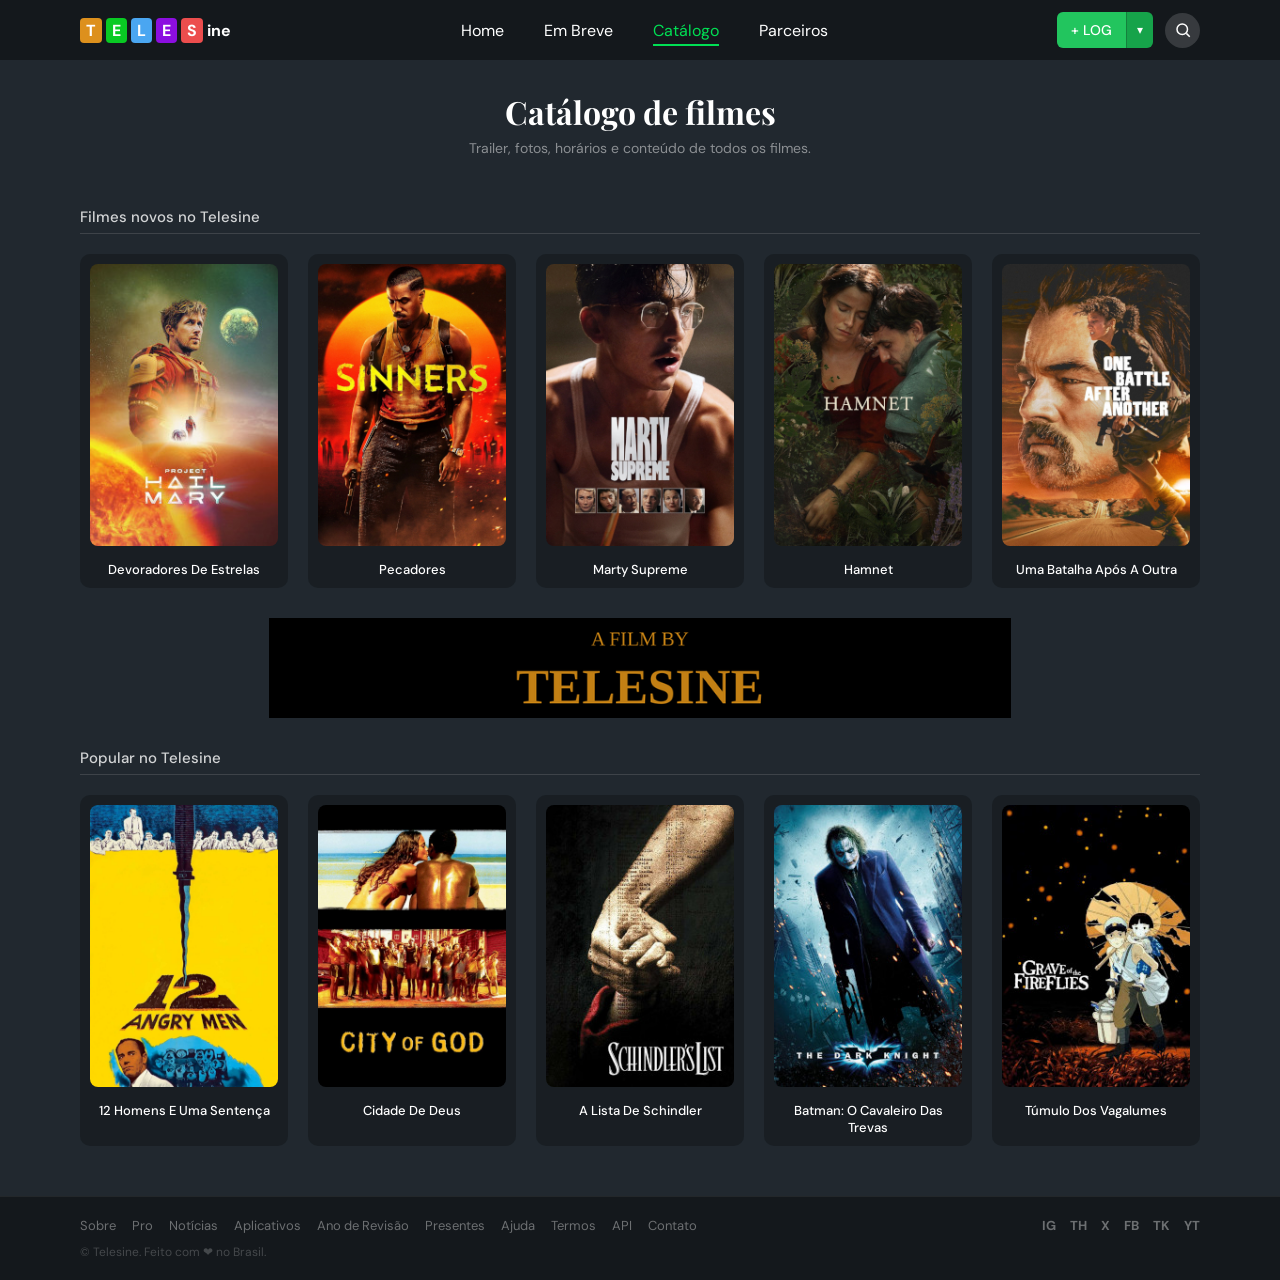
==== index.html @ a470610b "Add files via upload" ====
<!DOCTYPE html>
<html lang="pt-BR">
<head>
  <meta charset="UTF-8">
  <title>Telesine</title>
  <link rel="stylesheet" href="styles.css">
  <link rel="icon" type="image/png" href="favicon/favicon.png">
  <link href="https://fonts.googleapis.com/css2?family=Playfair+Display:wght@700&family=DM+Sans:wght@400;500;700&display=swap" rel="stylesheet">
</head>
<body>

  <!-- NAVBAR -->
  <nav class="navbar">
    <div class="wrapper navbar-inner">

      <div class="logo">
        <span class="icon" style="background: #dd901d;">T</span>
        <span class="icon" style="background: #09ca23;">E</span>
        <span class="icon" style="background: #4aa6f1;">L</span>
        <span class="icon" style="background: #8c0ee0;">E</span>
        <span class="icon" style="background: #ec4d4d;">S</span>
        ine
      </div>

      <ul class="menu">
        <li>Home</li>
        <li>Em Breve</li>
        <li class="active">Catálogo</li>
        <li>Parceiros</li>
      </ul>

      <div class="nav-right">
        <div class="buttonlog">
          <button class="buttonmain">+ LOG</button>
          <button class="buttonarrow">▾</button>
        </div>
        <div class="search">
          <svg viewBox="0 0 24 24" class="search-icon">
            <circle cx="11" cy="11" r="7"></circle>
            <line x1="16.5" y1="16.5" x2="21" y2="21"></line>
          </svg>
        </div>
      </div>

    </div>
  </nav>

  <!-- TÍTULO -->
  <header class="header">
    <div class="wrapper">
      <h1>Catálogo de filmes</h1>
      <p>Trailer, fotos, horários e conteúdo de todos os filmes.</p>
    </div>
  </header>

  <!-- FILMES NOVOS -->
  <section class="secao">
    <div class="wrapper">
      <p class="secao-titulo">Filmes novos no Telesine</p>
      <hr>
      <div class="grid">
        <div class="card">
          <img src="img/filme1.jpg">
          <h3>Devoradores De Estrelas</h3>
        </div>
        <div class="card">
          <img src="img/filme2.jpg">
          <h3>Pecadores</h3>
        </div>
        <div class="card">
          <img src="img/filme3.jpg">
          <h3>Marty Supreme</h3>
        </div>
        <div class="card">
          <img src="img/filme4.jpg">
          <h3>Hamnet</h3>
        </div>
        <div class="card">
          <img src="img/filme5.jpg">
          <h3>Uma Batalha Após A Outra</h3>
        </div>
      </div>
    </div>
  </section>

  <!-- BANNER -->
  <div class="banner">
    <img src="img/banner3.jpg" alt="banner">
  </div>

  <!-- POPULARES -->
  <section class="secao">
    <div class="wrapper">
      <p class="secao-titulo">Popular no Telesine</p>
      <hr>
      <div class="grid">
        <div class="card">
          <img src="img/filme6.png">
          <h3>12 Homens E Uma Sentença</h3>
        </div>
        <div class="card">
          <img src="img/filme7.jpg">
          <h3>Cidade De Deus</h3>
        </div>
        <div class="card">
          <img src="img/filme8.jpg">
          <h3>A Lista De Schindler</h3>
        </div>
        <div class="card">
          <img src="img/filme9.jpg">
          <h3>Batman: O Cavaleiro Das Trevas</h3>
        </div>
        <div class="card">
          <img src="img/filme10.jpg">
          <h3>Túmulo Dos Vagalumes</h3>
        </div>
      </div>
    </div>
  </section>

  <!-- FOOTER -->
  <footer>
    <div class="wrapper footer-inner">
      <nav class="footer-links">
        <a href="#">Sobre</a>
        <a href="#">Pro</a>
        <a href="#">Notícias</a>
        <a href="#">Aplicativos</a>
        <a href="#">Ano de Revisão</a>
        <a href="#">Presentes</a>
        <a href="#">Ajuda</a>
        <a href="#">Termos</a>
        <a href="#">API</a>
        <a href="#">Contato</a>
      </nav>
      <div class="footer-socials">
        <a href="#">IG</a>
        <a href="#">TH</a>
        <a href="#">X</a>
        <a href="#">FB</a>
        <a href="#">TK</a>
        <a href="#">YT</a>
      </div>
    </div>
    <div class="wrapper footer-copy">
      <p>© Telesine. Feito com ❤ no Brasil.</p>
    </div>
  </footer>

</body>
</html>
---- styles.css ----
/* ================================
   RESET
================================ */
* {
  margin: 0;
  padding: 0;
  box-sizing: border-box;
}

/* ================================
   BASE
================================ */
body {
  background: #21282F;
  color: white;
  font-family: 'DM Sans', Arial, sans-serif;
}

h1 {
  font-family: 'Playfair Display', serif;
}

/* ================================
   WRAPPER
================================ */
.wrapper {
  max-width: 1200px;
  margin: 0 auto;
  padding: 0 40px;
}

/* ================================
   NAVBAR
================================ */
.navbar {
  background: #14181c;
  color: white;
}

.navbar-inner {
  display: flex;
  align-items: center;
  justify-content: space-between;
  height: 60px;
}

.logo {
  font-weight: bold;
  white-space: nowrap;
}

.logo .icon {
  color: #ffffff;
  padding: 2px 6px;
  border-radius: 4px;
}

.menu {
  list-style: none;
  display: flex;
  gap: 40px;
}

.menu li {
  cursor: pointer;
  position: relative;
}

.menu .active {
  color: #00E054;
}

.menu .active::after {
  content: "";
  position: absolute;
  bottom: -5px;
  left: 0;
  width: 100%;
  height: 2px;
  background: #00E054;
}

.nav-right {
  display: flex;
  align-items: center;
  gap: 12px;
}

/* ================================
   BOTÃO LOG
================================ */
.buttonlog {
  display: inline-flex;
  align-items: stretch;
  border-radius: 6px;
  overflow: hidden;
}

.buttonmain {
  background: #22c55e;
  color: #fff;
  border: none;
  padding: 0 14px;
  height: 36px;
  font-size: 14px;
  font-weight: 500;
  cursor: pointer;
  font-family: 'DM Sans', sans-serif;
}

.buttonarrow {
  background: #16a34a;
  color: #fff;
  border: none;
  border-left: 1px solid #15803d;
  padding: 0 10px;
  font-size: 12px;
  cursor: pointer;
}

/* ================================
   SEARCH
================================ */
.search {
  width: 35px;
  height: 35px;
  border-radius: 50%;
  background: rgba(255, 255, 255, 0.15);
  display: flex;
  align-items: center;
  justify-content: center;
  cursor: pointer;
  transition: 0.3s;
}

.search:hover {
  background: rgba(255, 255, 255, 0.3);
}

.search-icon {
  width: 18px;
  height: 18px;
  stroke: white;
  stroke-width: 2;
  fill: none;
}

/* ================================
   HEADER
================================ */
.header {
  background: #21282F;
  padding: 30px 0 20px;
  text-align: center;
}

.header h1 {
  font-size: 2rem;
  margin-bottom: 6px;
}

.header p {
  color: #ffffff7a;
  font-size: 14px;
}

/* ================================
   SEÇÕES
================================ */
.secao {
  padding: 30px 0;
}

.secao-titulo {
  font-size: 15px;
  font-weight: 500;
  color: #ffffffcc;
  margin-bottom: 6px;
}

hr {
  border: none;
  border-top: 1px solid #9ea0a13a;
  margin-bottom: 20px;
}

/* ================================
   GRID
================================ */
.grid {
  display: grid;
  grid-template-columns: repeat(auto-fill, minmax(180px, 1fr));
  gap: 20px;
}

/* ================================
   CARDS
================================ */
.card {
  background: #14181c96;
  padding: 10px;
  border-radius: 10px;
  text-align: center;
  color: white;
}

.card img {
  width: 100%;
  border-radius: 8px;
}

.card h3 {
  margin-top: 10px;
  font-size: 13px;
  font-weight: 500;
  font-family: 'DM Sans', sans-serif;
}

/* ================================
   BANNER
================================ */
.banner {
  width: 100%;
  height: 100px;
  text-align: center;
}

.banner img {
  width: 58%;
  height: 100%;
  object-fit: cover;
  object-position: center;
}

/* ================================
   FOOTER
================================ */
footer {
  background: #14181c;
  padding: 20px 0;
  border-top: 1px solid #ffffff10;
  margin-top: 20px;
}

.footer-inner {
  display: flex;
  align-items: center;
  justify-content: space-between;
  flex-wrap: wrap;
  gap: 12px;
}

.footer-links {
  display: flex;
  flex-wrap: wrap;
  gap: 6px 16px;
}

.footer-links a {
  color: #ffffff60;
  text-decoration: none;
  font-size: 13px;
}

.footer-links a:hover {
  color: #fff;
}

.footer-socials {
  display: flex;
  gap: 14px;
}

.footer-socials a {
  color: #ffffff60;
  text-decoration: none;
  font-size: 13px;
  font-weight: bold;
}

.footer-socials a:hover {
  color: #fff;
}

.footer-copy {
  margin-top: 10px;
}

.footer-copy p {
  font-size: 12px;
  color: #ffffff35;
}
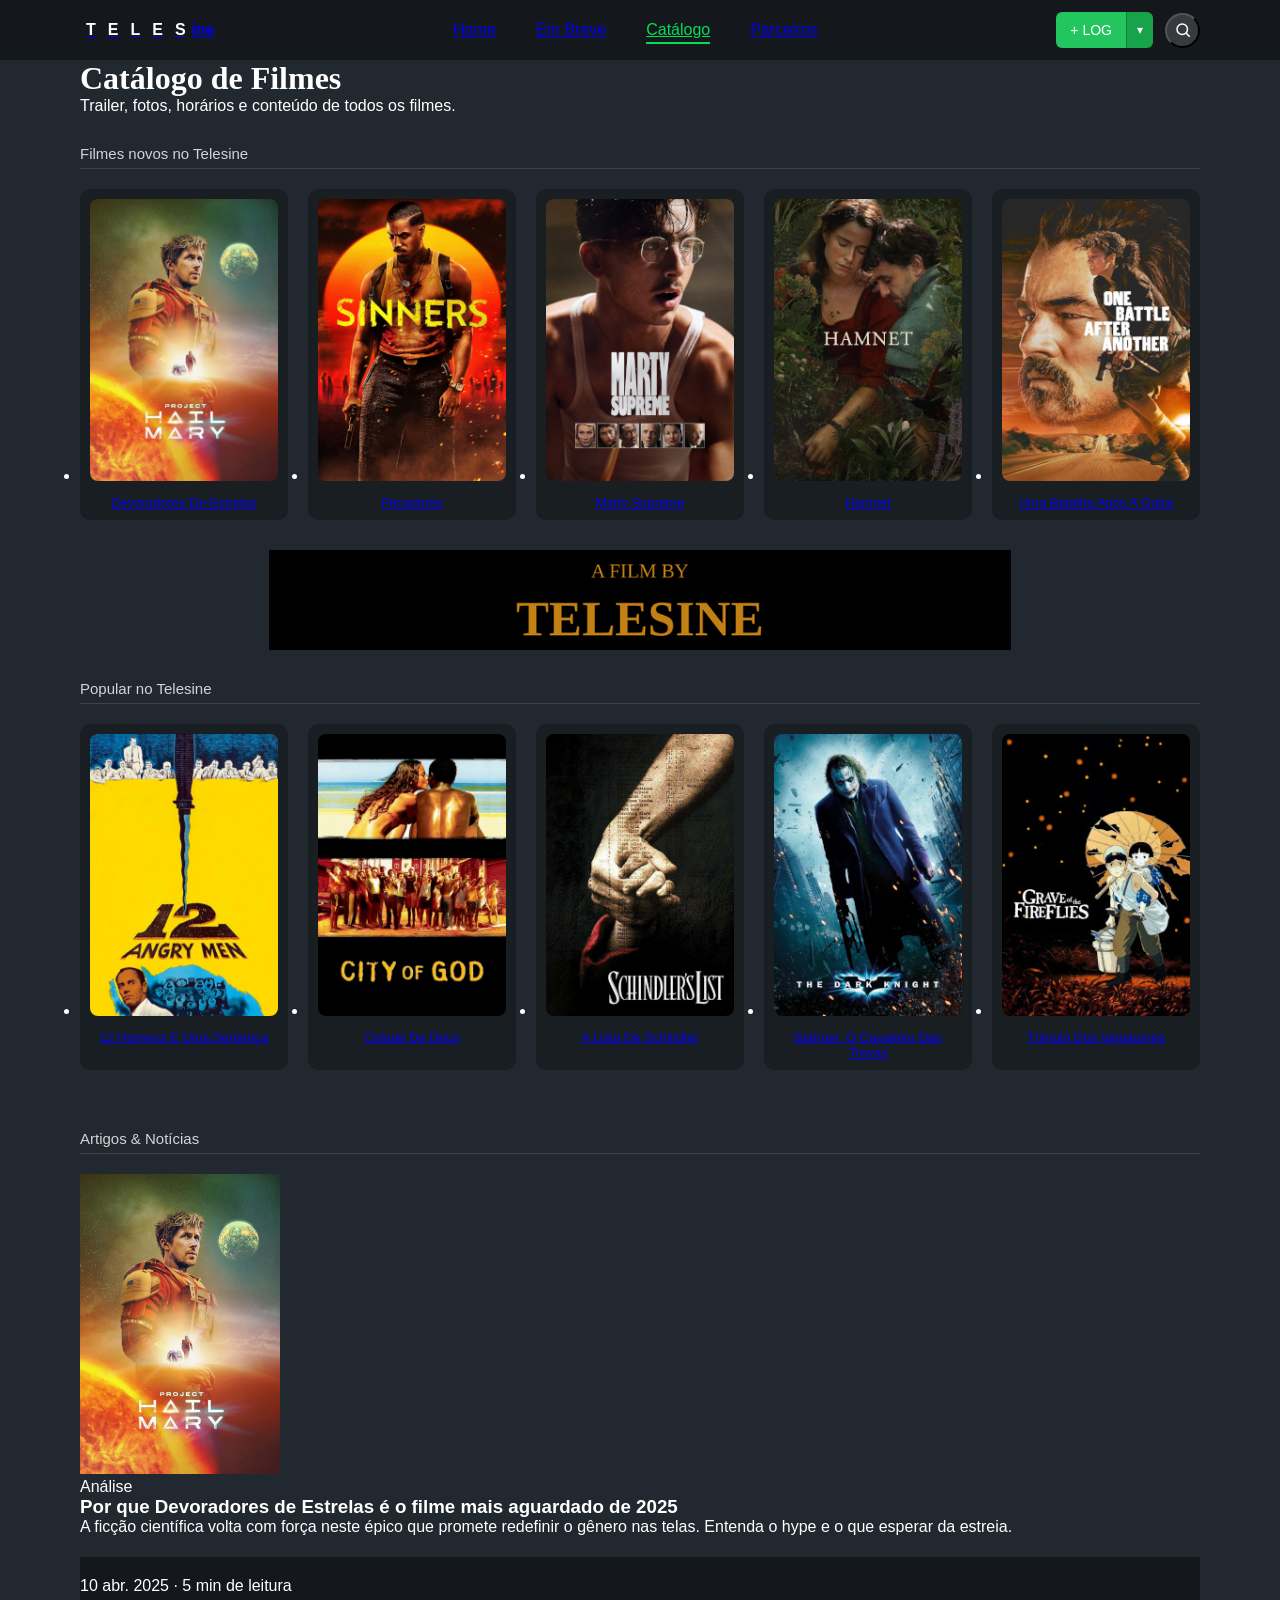
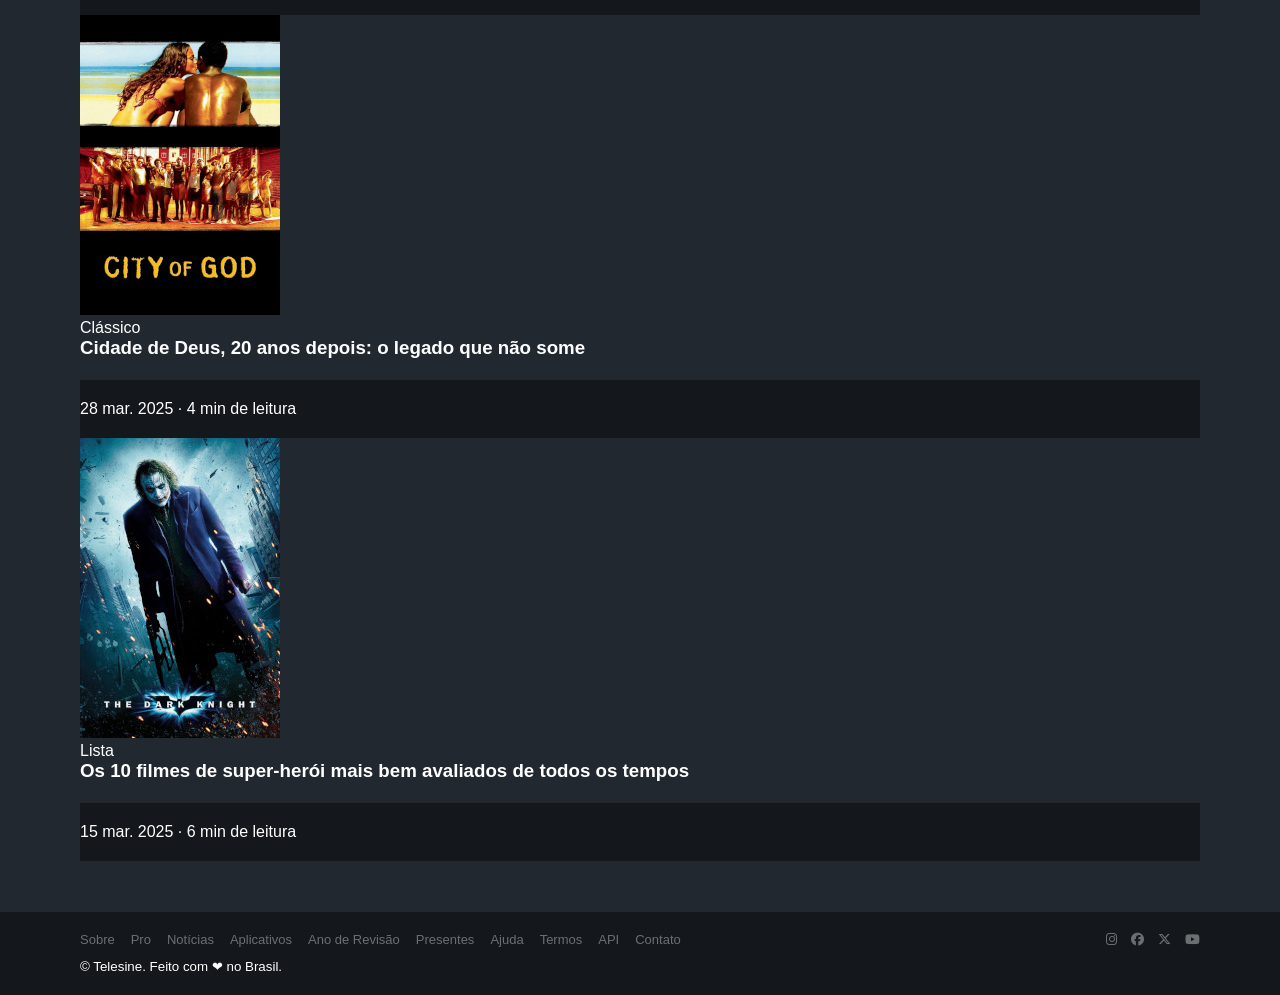
==== commit 7236bfbf: "Update index.html" ====
--- a/index.html
+++ b/index.html
@@ -2,150 +2,139 @@
 <html lang="pt-BR">
 <head>
   <meta charset="UTF-8">
-  <title>Telesine</title>
+  <meta name="viewport" content="width=device-width, initial-scale=1.0">
+  <meta name="description" content="Telesine — Catálogo de filmes com trailers, fotos, horários e conteúdo.">
+  <title>Telesine — Catálogo</title>
   <link rel="stylesheet" href="styles.css">
   <link rel="icon" type="image/png" href="favicon/favicon.png">
-  <link href="https://fonts.googleapis.com/css2?family=Playfair+Display:wght@700&family=DM+Sans:wght@400;500;700&display=swap" rel="stylesheet">
+  <link rel="preconnect" href="https://fonts.googleapis.com">
+  <link rel="preconnect" href="https://fonts.gstatic.com" crossorigin>
+  <link href="https://fonts.googleapis.com/css2?family=Coiny&family=Poppins:wght@400;500;700&family=Inter:wght@600;700&display=swap" rel="stylesheet">
+  <link rel="stylesheet" href="https://cdnjs.cloudflare.com/ajax/libs/font-awesome/6.5.0/css/all.min.css">
+
 </head>
 <body>
 
-  <!-- NAVBAR -->
-  <nav class="navbar">
+  <nav class="navbar" aria-label="Navegação principal">
     <div class="wrapper navbar-inner">
-
-      <div class="logo">
-        <span class="icon" style="background: #dd901d;">T</span>
-        <span class="icon" style="background: #09ca23;">E</span>
-        <span class="icon" style="background: #4aa6f1;">L</span>
-        <span class="icon" style="background: #8c0ee0;">E</span>
-        <span class="icon" style="background: #ec4d4d;">S</span>
-        ine
-      </div>
-
-      <ul class="menu">
-        <li>Home</li>
-        <li>Em Breve</li>
-        <li class="active">Catálogo</li>
-        <li>Parceiros</li>
+      <a class="logo" href="/" aria-label="Telesine — página inicial">
+        <span class="icon" style="--c:#dd901d">T</span><span class="icon" style="--c:#09ca23">E</span><span class="icon" style="--c:#4aa6f1">L</span><span class="icon" style="--c:#8c0ee0">E</span><span class="icon" style="--c:#ec4d4d">S</span>ine
+      </a>
+      <ul class="menu" role="list">
+        <li><a href="#">Home</a></li>
+        <li><a href="#">Em Breve</a></li>
+        <li><a href="#" class="active" aria-current="page">Catálogo</a></li>
+        <li><a href="#">Parceiros</a></li>
       </ul>
-
       <div class="nav-right">
         <div class="buttonlog">
-          <button class="buttonmain">+ LOG</button>
-          <button class="buttonarrow">▾</button>
+          <button class="buttonmain" type="button">+ LOG</button>
+          <button class="buttonarrow" type="button" aria-label="Mais opções">▾</button>
         </div>
-        <div class="search">
-          <svg viewBox="0 0 24 24" class="search-icon">
-            <circle cx="11" cy="11" r="7"></circle>
-            <line x1="16.5" y1="16.5" x2="21" y2="21"></line>
+        <button class="search" type="button" aria-label="Buscar filmes">
+          <svg viewBox="0 0 24 24" class="search-icon" aria-hidden="true">
+            <circle cx="11" cy="11" r="7"/><line x1="16.5" y1="16.5" x2="21" y2="21"/>
           </svg>
-        </div>
+        </button>
       </div>
-
     </div>
   </nav>
 
-  <!-- TÍTULO -->
-  <header class="header">
+  <header class="page-header">
     <div class="wrapper">
-      <h1>Catálogo de filmes</h1>
+      <h1>Catálogo de Filmes</h1>
       <p>Trailer, fotos, horários e conteúdo de todos os filmes.</p>
     </div>
   </header>
 
-  <!-- FILMES NOVOS -->
-  <section class="secao">
-    <div class="wrapper">
-      <p class="secao-titulo">Filmes novos no Telesine</p>
-      <hr>
-      <div class="grid">
-        <div class="card">
-          <img src="img/filme1.jpg">
-          <h3>Devoradores De Estrelas</h3>
-        </div>
-        <div class="card">
-          <img src="img/filme2.jpg">
-          <h3>Pecadores</h3>
-        </div>
-        <div class="card">
-          <img src="img/filme3.jpg">
-          <h3>Marty Supreme</h3>
-        </div>
-        <div class="card">
-          <img src="img/filme4.jpg">
-          <h3>Hamnet</h3>
-        </div>
-        <div class="card">
-          <img src="img/filme5.jpg">
-          <h3>Uma Batalha Após A Outra</h3>
+  <main>
+
+    <section class="secao" aria-labelledby="titulo-novos">
+      <div class="wrapper">
+        <h2 class="secao-titulo" id="titulo-novos">Filmes novos no Telesine</h2>
+        <hr>
+        <ul class="grid" role="list">
+          <li class="card"><a href="#"><img src="img/filme1.jpg" alt="Pôster de Devoradores de Estrelas"><h3>Devoradores De Estrelas</h3></a></li>
+          <li class="card"><a href="#"><img src="img/filme2.jpg" alt="Pôster de Pecadores"><h3>Pecadores</h3></a></li>
+          <li class="card"><a href="#"><img src="img/filme3.jpg" alt="Pôster de Marty Supreme"><h3>Marty Supreme</h3></a></li>
+          <li class="card"><a href="#"><img src="img/filme4.jpg" alt="Pôster de Hamnet"><h3>Hamnet</h3></a></li>
+          <li class="card"><a href="#"><img src="img/filme5.jpg" alt="Pôster de Uma Batalha Após a Outra"><h3>Uma Batalha Após A Outra</h3></a></li>
+        </ul>
+      </div>
+    </section>
+
+    <figure class="banner" aria-hidden="true">
+      <img src="img/banner3.jpg" alt="">
+    </figure>
+
+    <section class="secao" aria-labelledby="titulo-populares">
+      <div class="wrapper">
+        <h2 class="secao-titulo" id="titulo-populares">Popular no Telesine</h2>
+        <hr>
+        <ul class="grid" role="list">
+          <li class="card"><a href="#"><img src="img/filme6.png" alt="Pôster de 12 Homens e Uma Sentença"><h3>12 Homens E Uma Sentença</h3></a></li>
+          <li class="card"><a href="#"><img src="img/filme7.jpg" alt="Pôster de Cidade de Deus"><h3>Cidade De Deus</h3></a></li>
+          <li class="card"><a href="#"><img src="img/filme8.jpg" alt="Pôster de A Lista de Schindler"><h3>A Lista De Schindler</h3></a></li>
+          <li class="card"><a href="#"><img src="img/filme9.jpg" alt="Pôster de Batman: O Cavaleiro das Trevas"><h3>Batman: O Cavaleiro Das Trevas</h3></a></li>
+          <li class="card"><a href="#"><img src="img/filme10.jpg" alt="Pôster de Túmulo dos Vagalumes"><h3>Túmulo Dos Vagalumes</h3></a></li>
+        </ul>
+      </div>
+    </section>
+
+    <section class="secao" aria-labelledby="titulo-artigos">
+      <div class="wrapper">
+        <h2 class="secao-titulo" id="titulo-artigos">Artigos &amp; Notícias</h2>
+        <hr>
+        <div class="artigos-grid">
+          <article class="artigo artigo--destaque">
+            <img src="img/filme1.jpg" alt="Cena de Devoradores de Estrelas">
+            <div class="artigo-corpo">
+              <span class="artigo-tag">Análise</span>
+              <h3 class="artigo-titulo">Por que Devoradores de Estrelas é o filme mais aguardado de 2025</h3>
+              <p class="artigo-resumo">A ficção científica volta com força neste épico que promete redefinir o gênero nas telas. Entenda o hype e o que esperar da estreia.</p>
+              <footer class="artigo-meta"><time datetime="2025-04-10">10 abr. 2025</time> · <span>5 min de leitura</span></footer>
+            </div>
+          </article>
+          <article class="artigo">
+            <img src="img/filme7.jpg" alt="Cena de Cidade de Deus">
+            <div class="artigo-corpo">
+              <span class="artigo-tag">Clássico</span>
+              <h3 class="artigo-titulo">Cidade de Deus, 20 anos depois: o legado que não some</h3>
+              <footer class="artigo-meta"><time datetime="2025-03-28">28 mar. 2025</time> · <span>4 min de leitura</span></footer>
+            </div>
+          </article>
+          <article class="artigo">
+            <img src="img/filme9.jpg" alt="Cena de Batman: O Cavaleiro das Trevas">
+            <div class="artigo-corpo">
+              <span class="artigo-tag">Lista</span>
+              <h3 class="artigo-titulo">Os 10 filmes de super-herói mais bem avaliados de todos os tempos</h3>
+              <footer class="artigo-meta"><time datetime="2025-03-15">15 mar. 2025</time> · <span>6 min de leitura</span></footer>
+            </div>
+          </article>
         </div>
       </div>
-    </div>
-  </section>
+    </section>
 
-  <!-- BANNER -->
-  <div class="banner">
-    <img src="img/banner3.jpg" alt="banner">
-  </div>
+  </main>
 
-  <!-- POPULARES -->
-  <section class="secao">
-    <div class="wrapper">
-      <p class="secao-titulo">Popular no Telesine</p>
-      <hr>
-      <div class="grid">
-        <div class="card">
-          <img src="img/filme6.png">
-          <h3>12 Homens E Uma Sentença</h3>
-        </div>
-        <div class="card">
-          <img src="img/filme7.jpg">
-          <h3>Cidade De Deus</h3>
-        </div>
-        <div class="card">
-          <img src="img/filme8.jpg">
-          <h3>A Lista De Schindler</h3>
-        </div>
-        <div class="card">
-          <img src="img/filme9.jpg">
-          <h3>Batman: O Cavaleiro Das Trevas</h3>
-        </div>
-        <div class="card">
-          <img src="img/filme10.jpg">
-          <h3>Túmulo Dos Vagalumes</h3>
-        </div>
-      </div>
-    </div>
-  </section>
-
-  <!-- FOOTER -->
   <footer>
     <div class="wrapper footer-inner">
-      <nav class="footer-links">
-        <a href="#">Sobre</a>
-        <a href="#">Pro</a>
-        <a href="#">Notícias</a>
-        <a href="#">Aplicativos</a>
-        <a href="#">Ano de Revisão</a>
-        <a href="#">Presentes</a>
-        <a href="#">Ajuda</a>
-        <a href="#">Termos</a>
-        <a href="#">API</a>
-        <a href="#">Contato</a>
+      <nav class="footer-links" aria-label="Links do rodapé">
+        <a href="#">Sobre</a><a href="#">Pro</a><a href="#">Notícias</a><a href="#">Aplicativos</a>
+        <a href="#">Ano de Revisão</a><a href="#">Presentes</a><a href="#">Ajuda</a>
+        <a href="#">Termos</a><a href="#">API</a><a href="#">Contato</a>
       </nav>
-      <div class="footer-socials">
-        <a href="#">IG</a>
-        <a href="#">TH</a>
-        <a href="#">X</a>
-        <a href="#">FB</a>
-        <a href="#">TK</a>
-        <a href="#">YT</a>
-      </div>
+      <nav class="footer-socials" aria-label="Redes sociais">
+        <a href="#"><i class="fa-brands fa-instagram"></i></a>
+        <a href="#"><i class="fa-brands fa-facebook"></i></a>
+        <a href="#"><i class="fa-brands fa-x-twitter"></i></a>
+        <a href="#"><i class="fa-brands fa-youtube"></i></a>
+      </nav>
     </div>
     <div class="wrapper footer-copy">
-      <p>© Telesine. Feito com ❤ no Brasil.</p>
+      <small>© Telesine. Feito com ❤ no Brasil.</small>
     </div>
   </footer>
 
 </body>
-</html>+</html>
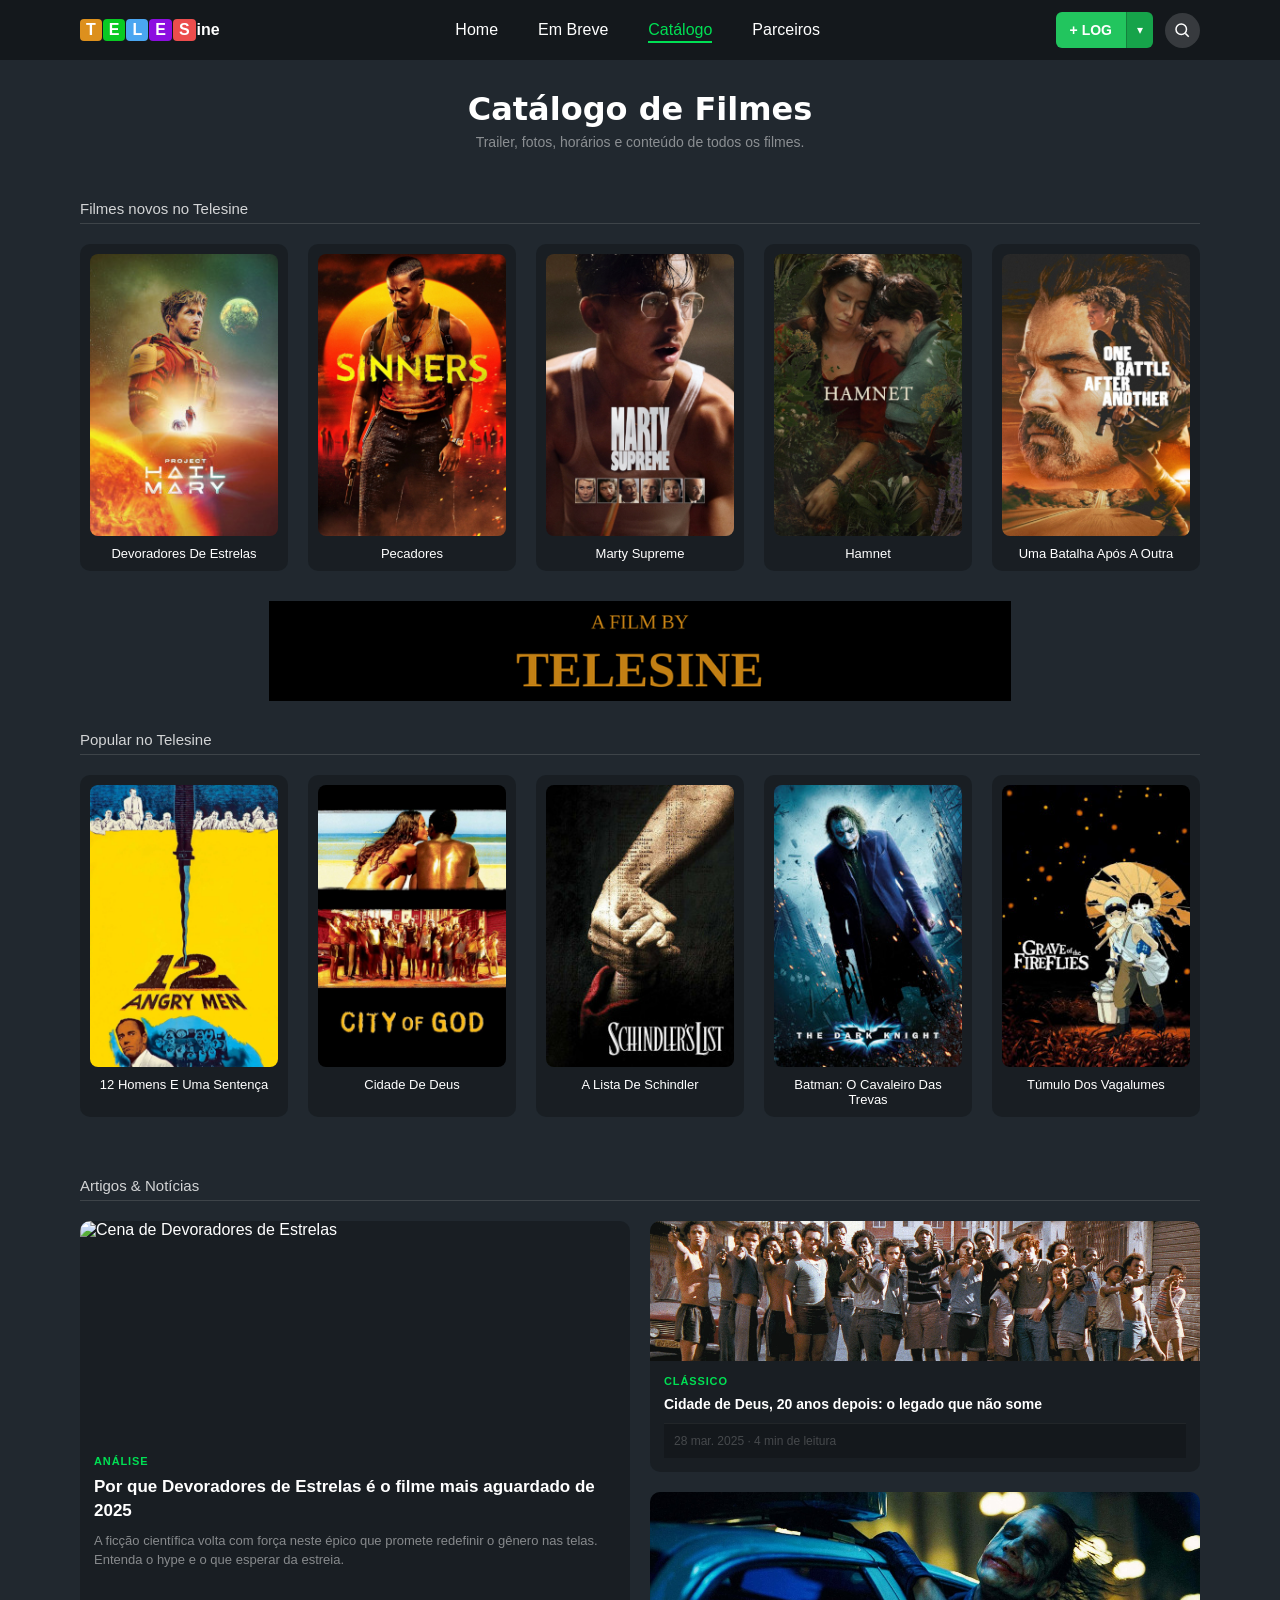
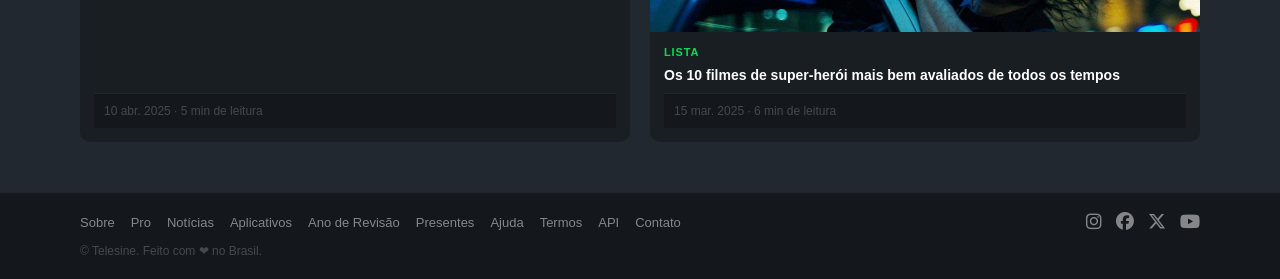
==== commit 093d39ec: "Update index.html" ====
--- a/index.html
+++ b/index.html
@@ -87,7 +87,7 @@
         <hr>
         <div class="artigos-grid">
           <article class="artigo artigo--destaque">
-            <img src="img/filme1.jpg" alt="Cena de Devoradores de Estrelas">
+            <img src="img/filme1.1.jpg" alt="Cena de Devoradores de Estrelas">
             <div class="artigo-corpo">
               <span class="artigo-tag">Análise</span>
               <h3 class="artigo-titulo">Por que Devoradores de Estrelas é o filme mais aguardado de 2025</h3>
@@ -96,7 +96,7 @@
             </div>
           </article>
           <article class="artigo">
-            <img src="img/filme7.jpg" alt="Cena de Cidade de Deus">
+            <img src="img/filme7.2.jpg" style="object-position: center 20%;" alt="Cena de Cidade de Deus">
             <div class="artigo-corpo">
               <span class="artigo-tag">Clássico</span>
               <h3 class="artigo-titulo">Cidade de Deus, 20 anos depois: o legado que não some</h3>
@@ -104,7 +104,7 @@
             </div>
           </article>
           <article class="artigo">
-            <img src="img/filme9.jpg" alt="Cena de Batman: O Cavaleiro das Trevas">
+            <img src="img/filme9.1.jpg" style="object-position: center 20%;" alt="Cena de Batman: O Cavaleiro das Trevas">
             <div class="artigo-corpo">
               <span class="artigo-tag">Lista</span>
               <h3 class="artigo-titulo">Os 10 filmes de super-herói mais bem avaliados de todos os tempos</h3>
--- a/styles.css
+++ b/styles.css
@@ -1,292 +1,419 @@
-/* ================================
-   RESET
-================================ */
-* {
+/* VARIÁVEIS GLOBAIS */
+:root {
+  --bg: #21282f; /* Cor de fundo principal */
+  --bg-dark: #14181c; /* Fundo mais escuro (navbar e footer) */
+
+  --green: #00e054; /* Verde principal */
+  --green-btn: #22c55e; /* Verde do botão */
+  --green-dk: #16a34a; /* Verde mais escuro */
+
+  --txt: #fff; /* Texto principal */
+  --txt-m: rgba(255,255,255,.48); /* Texto médio (menos destaque) */
+  --txt-f: rgba(255,255,255,.21); /* Texto fraco (footer, detalhes) */
+
+  --border: rgba(158,160,161,.23); /* Cor de bordas */
+
+  --r: 10px; /* Border radius padrão */
+  --r-btn: 6px; /* Border radius dos botões */
+
+  --f-display: 'Coiny', system-ui; /* Fonte para títulos */
+  --f-body: 'Poppins', sans-serif; /* Fonte padrão */
+}
+
+/* RESET CSS (remove padrões do navegador) */
+*, *::before, *::after {
   margin: 0;
   padding: 0;
-  box-sizing: border-box;
-}
-
-/* ================================
-   BASE
-================================ */
+  box-sizing: border-box; /* Facilita o controle de tamanho */
+}
+
+/* ESTILO GLOBAL */
 body {
-  background: #21282F;
-  color: white;
-  font-family: 'DM Sans', Arial, sans-serif;
+  background: var(--bg); /* Fundo geral */
+  color: var(--txt); /* Cor do texto */
+  font-family: var(--f-body); /* Fonte padrão */
 }
 
 h1 {
-  font-family: 'Playfair Display', serif;
-}
-
-/* ================================
-   WRAPPER
-================================ */
+  font-family: var(--f-display); /* Fonte especial para título */
+}
+
+a {
+  color: inherit; /* Herda cor do elemento pai */
+  text-decoration: none; /* Remove sublinhado */
+}
+
+ul {
+  list-style: none; /* Remove bolinhas da lista */
+}
+
+/* CONTAINER CENTRAL */
 .wrapper {
-  max-width: 1200px;
-  margin: 0 auto;
-  padding: 0 40px;
-}
-
-/* ================================
-   NAVBAR
-================================ */
+  max-width: 1200px; /* Largura máxima */
+  margin-inline: auto; /* Centraliza */
+  padding-inline: 40px; /* Espaçamento lateral */
+}
+
+/* NAVBAR */
 .navbar {
-  background: #14181c;
-  color: white;
+  background: var(--bg-dark); /* Fundo escuro */
 }
 
 .navbar-inner {
   display: flex;
-  align-items: center;
-  justify-content: space-between;
-  height: 60px;
-}
-
+  align-items: center; /* Alinha verticalmente */
+  justify-content: space-between; /* Espaça os itens */
+  block-size: 60px; /* Altura da navbar */
+}
+
+/* LOGO */
 .logo {
   font-weight: bold;
-  white-space: nowrap;
+  white-space: nowrap; /* Evita quebra de linha */
+  display: flex;
+  align-items: center;
+  gap: 1px;
 }
 
 .logo .icon {
-  color: #ffffff;
+  background: var(--c); /* Cor dinâmica */
+  color: #fff;
   padding: 2px 6px;
   border-radius: 4px;
-}
-
+  font-family: 'Inter', sans-serif;
+}
+
+/* MENU */
 .menu {
-  list-style: none;
-  display: flex;
-  gap: 40px;
-}
-
-.menu li {
-  cursor: pointer;
-  position: relative;
-}
-
-.menu .active {
-  color: #00E054;
-}
-
-.menu .active::after {
+  display: flex;
+  gap: 40px; /* Espaço entre itens */
+}
+
+.menu a {
+  position: relative; /* Necessário para o ::after */
+}
+
+/* Hover e item ativo */
+.menu a:hover,
+.menu a.active {
+  color: var(--green);
+}
+
+/* Linha embaixo do item ativo */
+.menu a.active::after {
   content: "";
   position: absolute;
-  bottom: -5px;
-  left: 0;
-  width: 100%;
-  height: 2px;
-  background: #00E054;
-}
-
+  inset-block-end: -5px; /* Fica abaixo do texto */
+  inset-inline: 0;
+  block-size: 2px;
+  background: var(--green);
+}
+
+/* LADO DIREITO DA NAVBAR */
 .nav-right {
   display: flex;
   align-items: center;
   gap: 12px;
 }
 
-/* ================================
-   BOTÃO LOG
-================================ */
+/* BOTÃO LOG */
 .buttonlog {
   display: inline-flex;
   align-items: stretch;
-  border-radius: 6px;
-  overflow: hidden;
-}
-
+  border-radius: var(--r-btn);
+  overflow: hidden; /* Junta os botões */
+}
+
+/* Botão principal */
 .buttonmain {
-  background: #22c55e;
+  background: var(--green-btn);
   color: #fff;
   border: none;
-  padding: 0 14px;
-  height: 36px;
-  font-size: 14px;
-  font-weight: 500;
+  padding-inline: 14px;
+  block-size: 36px;
+  font: 500 14px var(--f-body);
   cursor: pointer;
-  font-family: 'DM Sans', sans-serif;
-}
-
+  font-family: 'Inter', sans-serif;
+  font-weight: bold;
+}
+
+/* Botão da seta */
 .buttonarrow {
-  background: #16a34a;
+  background: var(--green-dk);
   color: #fff;
   border: none;
-  border-left: 1px solid #15803d;
-  padding: 0 10px;
+  border-inline-start: 1px solid #15803d;
+  padding-inline: 10px;
   font-size: 12px;
   cursor: pointer;
 }
 
-/* ================================
-   SEARCH
-================================ */
+/* Hover botão log */
+.buttonmain,
+.buttonarrow {
+  transition: 0.3s;
+}
+
+.buttonmain:hover {
+  background: var(--green-dk);
+  transform: translateY(-1px);
+}
+
+.buttonarrow:hover {
+  background: #15803d;
+  transform: translateY(-1px);
+}
+
+.buttonmain:active,
+.buttonarrow:active {
+  transform: translateY(1px);
+}
+
+/* BOTÃO DE BUSCA */
 .search {
-  width: 35px;
-  height: 35px;
-  border-radius: 50%;
-  background: rgba(255, 255, 255, 0.15);
-  display: flex;
-  align-items: center;
-  justify-content: center;
+  inline-size: 35px;
+  block-size: 35px;
+  border-radius: 50%; /* Deixa redondo */
+  border: none;
+  background: rgba(255,255,255,.15);
+  display: grid;
+  place-items: center; /* Centraliza o ícone */
   cursor: pointer;
-  transition: 0.3s;
-}
-
+  transition: background .3s;
+}
+
+/* Efeito ao passar o mouse */
 .search:hover {
-  background: rgba(255, 255, 255, 0.3);
-}
-
+  background: rgba(255,255,255,.3);
+}
+
+/* Ícone da lupa */
 .search-icon {
-  width: 18px;
-  height: 18px;
-  stroke: white;
+  inline-size: 18px;
+  block-size: 18px;
+  stroke: #fff;
   stroke-width: 2;
   fill: none;
 }
 
-/* ================================
-   HEADER
-================================ */
-.header {
-  background: #21282F;
-  padding: 30px 0 20px;
+/* HEADER */
+.page-header {
+  padding-block: 30px 20px;
   text-align: center;
 }
 
-.header h1 {
+.page-header h1 {
   font-size: 2rem;
-  margin-bottom: 6px;
-}
-
-.header p {
-  color: #ffffff7a;
+  margin-block-end: 6px;
+}
+
+.page-header p {
+  color: var(--txt-m);
   font-size: 14px;
 }
 
-/* ================================
-   SEÇÕES
-================================ */
+/* SEÇÕES */
 .secao {
-  padding: 30px 0;
+  padding-block: 30px;
 }
 
 .secao-titulo {
   font-size: 15px;
   font-weight: 500;
-  color: #ffffffcc;
-  margin-bottom: 6px;
-}
-
+  color: rgba(255,255,255,.8);
+  margin-block-end: 6px;
+}
+
+/* Linha separadora */
 hr {
   border: none;
-  border-top: 1px solid #9ea0a13a;
-  margin-bottom: 20px;
-}
-
-/* ================================
-   GRID
-================================ */
+  border-block-start: 1px solid var(--border);
+  margin-block-end: 20px;
+}
+
+/* GRID DE FILMES */
 .grid {
   display: grid;
   grid-template-columns: repeat(auto-fill, minmax(180px, 1fr));
   gap: 20px;
 }
 
-/* ================================
-   CARDS
-================================ */
+/* CARD */
 .card {
-  background: #14181c96;
+  background: rgba(20,24,28,.59);
   padding: 10px;
-  border-radius: 10px;
+  border-radius: var(--r);
   text-align: center;
-  color: white;
+}
+
+.card a {
+  display: block;
 }
 
 .card img {
-  width: 100%;
+  inline-size: 100%;
   border-radius: 8px;
+  display: block;
 }
 
 .card h3 {
-  margin-top: 10px;
+  margin-block-start: 10px;
+  font: 500 13px var(--f-body);
+}
+
+/* BANNER */
+.banner {
+  inline-size: 100%;
+  block-size: 100px;
+  text-align: center;
+}
+
+.banner img {
+  inline-size: 58%;
+  block-size: 100%;
+  object-fit: cover; /* Ajusta imagem sem distorcer */
+  object-position: center;
+}
+
+/* ARTIGOS */
+.artigos-grid {
+  display: grid;
+  grid-template-columns: 1fr 1fr; /* Duas colunas */
+  gap: 20px;
+}
+
+/* CARD DE ARTIGO */
+.artigo {
+  display: flex;
+  flex-direction: column;
+  background: rgba(20,24,28,.59);
+  border-radius: var(--r);
+  overflow: hidden;
+}
+
+.artigo img {
+  inline-size: 100%;
+  block-size: 140px;
+  object-fit: cover;
+  display: block;
+}
+
+/* Conteúdo do artigo */
+.artigo-corpo {
+  padding: 14px;
+  display: flex;
+  flex-direction: column;
+  gap: 8px;
+  flex: 1;
+}
+
+/* Tag (tipo: análise, clássico, etc) */
+.artigo-tag {
+  font: 700 11px var(--f-body);
+  text-transform: uppercase;
+  letter-spacing: .08em;
+  color: var(--green);
+}
+
+.artigo-titulo {
+  font: 600 14px/1.4 var(--f-body);
+}
+
+/* Resumo (escondido por padrão) */
+.artigo-resumo {
   font-size: 13px;
-  font-weight: 500;
-  font-family: 'DM Sans', sans-serif;
-}
-
-/* ================================
-   BANNER
-================================ */
-.banner {
-  width: 100%;
-  height: 100px;
-  text-align: center;
-}
-
-.banner img {
-  width: 58%;
-  height: 100%;
-  object-fit: cover;
-  object-position: center;
-}
-
-/* ================================
-   FOOTER
-================================ */
+  color: var(--txt-m);
+  line-height: 1.5;
+  display: none;
+}
+
+/* Meta (data, tempo de leitura) */
+.artigo-meta {
+  margin-block-start: auto;
+  font-size: 12px;
+  color: var(--txt-f);
+  padding: 10px;
+}
+
+/* ARTIGO EM DESTAQUE */
+.artigo--destaque {
+  grid-row: span 2; /* Ocupa duas linhas */
+}
+
+.artigo--destaque img {
+  block-size: 220px;
+}
+
+.artigo--destaque .artigo-titulo {
+  font-size: 17px;
+}
+
+/* Mostra o resumo só no destaque */
+.artigo--destaque .artigo-resumo {
+  display: block;
+}
+
+/* FOOTER */
 footer {
-  background: #14181c;
-  padding: 20px 0;
-  border-top: 1px solid #ffffff10;
-  margin-top: 20px;
-}
-
+  background: var(--bg-dark);
+  padding-block: 20px;
+  border-block-start: 1px solid rgba(255,255,255,.06);
+  margin-block-start: 20px;
+}
+
+/* Conteúdo interno */
 .footer-inner {
   display: flex;
   align-items: center;
   justify-content: space-between;
-  flex-wrap: wrap;
+  flex-wrap: wrap; /* Quebra linha em telas pequenas */
   gap: 12px;
 }
 
+/* Links */
 .footer-links {
   display: flex;
   flex-wrap: wrap;
   gap: 6px 16px;
 }
 
-.footer-links a {
-  color: #ffffff60;
-  text-decoration: none;
+/* Redes sociais */
+.footer-socials {
+  display: flex;
+  gap: 14px;
+}
+
+/* Estilo dos links */
+.footer-links a,
+.footer-socials a {
+  display: inline-flex;
+  align-items: center;
+  justify-content: center;
+  color: var(--txt-m);
   font-size: 13px;
 }
 
+.footer-socials i {
+  font-size: 18px;
+  transition: 0.3s;
+}
+
+/* Hover */
 .footer-links a:hover {
-  color: #fff;
-}
-
-.footer-socials {
-  display: flex;
-  gap: 14px;
-}
-
-.footer-socials a {
-  color: #ffffff60;
-  text-decoration: none;
-  font-size: 13px;
-  font-weight: bold;
-}
-
-.footer-socials a:hover {
-  color: #fff;
-}
-
+  color: var(--green);
+}
+
+.footer-socials a:hover i {
+  transform: scale(1.2);
+  color: var(--green);
+}
+
+/* Copyright */
 .footer-copy {
-  margin-top: 10px;
-}
-
-.footer-copy p {
+  margin-block-start: 10px;
+}
+
+.footer-copy small {
   font-size: 12px;
-  color: #ffffff35;
-}+  color: var(--txt-f);
+}
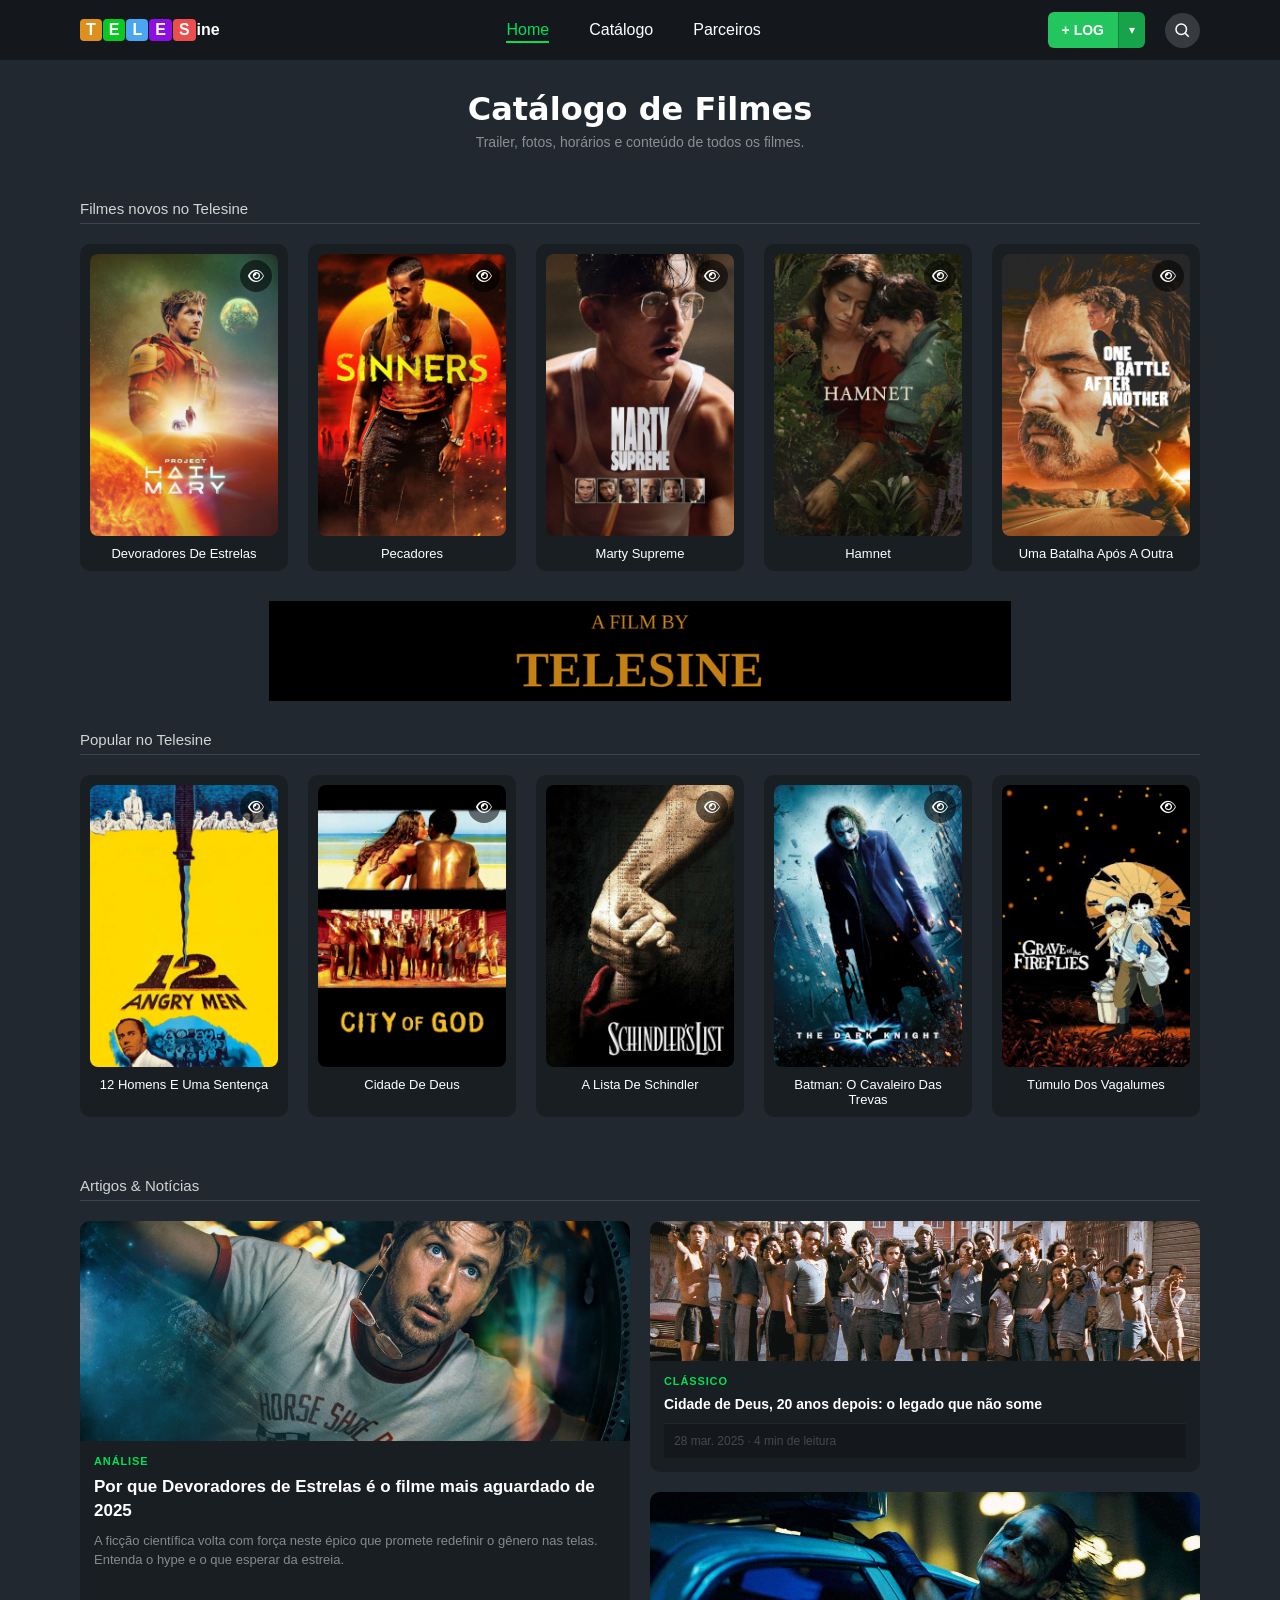
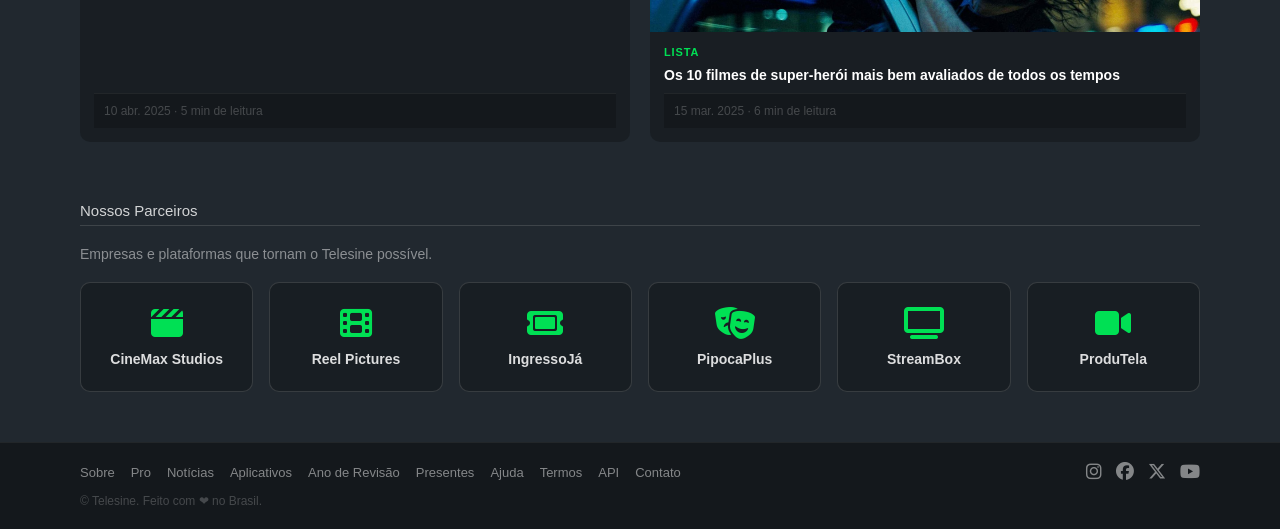
==== commit da9e160a: "Telesine - catalogo de filmes" ====
--- a/index.html
+++ b/index.html
@@ -1,140 +1,394 @@
-<!DOCTYPE html>
-<html lang="pt-BR">
-<head>
-  <meta charset="UTF-8">
-  <meta name="viewport" content="width=device-width, initial-scale=1.0">
-  <meta name="description" content="Telesine — Catálogo de filmes com trailers, fotos, horários e conteúdo.">
-  <title>Telesine — Catálogo</title>
-  <link rel="stylesheet" href="styles.css">
-  <link rel="icon" type="image/png" href="favicon/favicon.png">
-  <link rel="preconnect" href="https://fonts.googleapis.com">
-  <link rel="preconnect" href="https://fonts.gstatic.com" crossorigin>
-  <link href="https://fonts.googleapis.com/css2?family=Coiny&family=Poppins:wght@400;500;700&family=Inter:wght@600;700&display=swap" rel="stylesheet">
-  <link rel="stylesheet" href="https://cdnjs.cloudflare.com/ajax/libs/font-awesome/6.5.0/css/all.min.css">
-
-</head>
-<body>
-
-  <nav class="navbar" aria-label="Navegação principal">
-    <div class="wrapper navbar-inner">
-      <a class="logo" href="/" aria-label="Telesine — página inicial">
-        <span class="icon" style="--c:#dd901d">T</span><span class="icon" style="--c:#09ca23">E</span><span class="icon" style="--c:#4aa6f1">L</span><span class="icon" style="--c:#8c0ee0">E</span><span class="icon" style="--c:#ec4d4d">S</span>ine
-      </a>
-      <ul class="menu" role="list">
-        <li><a href="#">Home</a></li>
-        <li><a href="#">Em Breve</a></li>
-        <li><a href="#" class="active" aria-current="page">Catálogo</a></li>
-        <li><a href="#">Parceiros</a></li>
-      </ul>
-      <div class="nav-right">
-        <div class="buttonlog">
-          <button class="buttonmain" type="button">+ LOG</button>
-          <button class="buttonarrow" type="button" aria-label="Mais opções">▾</button>
-        </div>
-        <button class="search" type="button" aria-label="Buscar filmes">
-          <svg viewBox="0 0 24 24" class="search-icon" aria-hidden="true">
-            <circle cx="11" cy="11" r="7"/><line x1="16.5" y1="16.5" x2="21" y2="21"/>
-          </svg>
-        </button>
-      </div>
-    </div>
-  </nav>
-
-  <header class="page-header">
-    <div class="wrapper">
-      <h1>Catálogo de Filmes</h1>
-      <p>Trailer, fotos, horários e conteúdo de todos os filmes.</p>
-    </div>
-  </header>
-
-  <main>
-
-    <section class="secao" aria-labelledby="titulo-novos">
-      <div class="wrapper">
-        <h2 class="secao-titulo" id="titulo-novos">Filmes novos no Telesine</h2>
-        <hr>
-        <ul class="grid" role="list">
-          <li class="card"><a href="#"><img src="img/filme1.jpg" alt="Pôster de Devoradores de Estrelas"><h3>Devoradores De Estrelas</h3></a></li>
-          <li class="card"><a href="#"><img src="img/filme2.jpg" alt="Pôster de Pecadores"><h3>Pecadores</h3></a></li>
-          <li class="card"><a href="#"><img src="img/filme3.jpg" alt="Pôster de Marty Supreme"><h3>Marty Supreme</h3></a></li>
-          <li class="card"><a href="#"><img src="img/filme4.jpg" alt="Pôster de Hamnet"><h3>Hamnet</h3></a></li>
-          <li class="card"><a href="#"><img src="img/filme5.jpg" alt="Pôster de Uma Batalha Após a Outra"><h3>Uma Batalha Após A Outra</h3></a></li>
-        </ul>
-      </div>
-    </section>
-
-    <figure class="banner" aria-hidden="true">
-      <img src="img/banner3.jpg" alt="">
-    </figure>
-
-    <section class="secao" aria-labelledby="titulo-populares">
-      <div class="wrapper">
-        <h2 class="secao-titulo" id="titulo-populares">Popular no Telesine</h2>
-        <hr>
-        <ul class="grid" role="list">
-          <li class="card"><a href="#"><img src="img/filme6.png" alt="Pôster de 12 Homens e Uma Sentença"><h3>12 Homens E Uma Sentença</h3></a></li>
-          <li class="card"><a href="#"><img src="img/filme7.jpg" alt="Pôster de Cidade de Deus"><h3>Cidade De Deus</h3></a></li>
-          <li class="card"><a href="#"><img src="img/filme8.jpg" alt="Pôster de A Lista de Schindler"><h3>A Lista De Schindler</h3></a></li>
-          <li class="card"><a href="#"><img src="img/filme9.jpg" alt="Pôster de Batman: O Cavaleiro das Trevas"><h3>Batman: O Cavaleiro Das Trevas</h3></a></li>
-          <li class="card"><a href="#"><img src="img/filme10.jpg" alt="Pôster de Túmulo dos Vagalumes"><h3>Túmulo Dos Vagalumes</h3></a></li>
-        </ul>
-      </div>
-    </section>
-
-    <section class="secao" aria-labelledby="titulo-artigos">
-      <div class="wrapper">
-        <h2 class="secao-titulo" id="titulo-artigos">Artigos &amp; Notícias</h2>
-        <hr>
-        <div class="artigos-grid">
-          <article class="artigo artigo--destaque">
-            <img src="img/filme1.1.jpg" alt="Cena de Devoradores de Estrelas">
-            <div class="artigo-corpo">
-              <span class="artigo-tag">Análise</span>
-              <h3 class="artigo-titulo">Por que Devoradores de Estrelas é o filme mais aguardado de 2025</h3>
-              <p class="artigo-resumo">A ficção científica volta com força neste épico que promete redefinir o gênero nas telas. Entenda o hype e o que esperar da estreia.</p>
-              <footer class="artigo-meta"><time datetime="2025-04-10">10 abr. 2025</time> · <span>5 min de leitura</span></footer>
-            </div>
-          </article>
-          <article class="artigo">
-            <img src="img/filme7.2.jpg" style="object-position: center 20%;" alt="Cena de Cidade de Deus">
-            <div class="artigo-corpo">
-              <span class="artigo-tag">Clássico</span>
-              <h3 class="artigo-titulo">Cidade de Deus, 20 anos depois: o legado que não some</h3>
-              <footer class="artigo-meta"><time datetime="2025-03-28">28 mar. 2025</time> · <span>4 min de leitura</span></footer>
-            </div>
-          </article>
-          <article class="artigo">
-            <img src="img/filme9.1.jpg" style="object-position: center 20%;" alt="Cena de Batman: O Cavaleiro das Trevas">
-            <div class="artigo-corpo">
-              <span class="artigo-tag">Lista</span>
-              <h3 class="artigo-titulo">Os 10 filmes de super-herói mais bem avaliados de todos os tempos</h3>
-              <footer class="artigo-meta"><time datetime="2025-03-15">15 mar. 2025</time> · <span>6 min de leitura</span></footer>
-            </div>
-          </article>
-        </div>
-      </div>
-    </section>
-
-  </main>
-
-  <footer>
-    <div class="wrapper footer-inner">
-      <nav class="footer-links" aria-label="Links do rodapé">
-        <a href="#">Sobre</a><a href="#">Pro</a><a href="#">Notícias</a><a href="#">Aplicativos</a>
-        <a href="#">Ano de Revisão</a><a href="#">Presentes</a><a href="#">Ajuda</a>
-        <a href="#">Termos</a><a href="#">API</a><a href="#">Contato</a>
-      </nav>
-      <nav class="footer-socials" aria-label="Redes sociais">
-        <a href="#"><i class="fa-brands fa-instagram"></i></a>
-        <a href="#"><i class="fa-brands fa-facebook"></i></a>
-        <a href="#"><i class="fa-brands fa-x-twitter"></i></a>
-        <a href="#"><i class="fa-brands fa-youtube"></i></a>
-      </nav>
-    </div>
-    <div class="wrapper footer-copy">
-      <small>© Telesine. Feito com ❤ no Brasil.</small>
-    </div>
-  </footer>
-
-</body>
-</html>
+<!DOCTYPE html>
+<html lang="pt-BR">
+<head>
+  <meta charset="UTF-8">
+  <meta name="viewport" content="width=device-width, initial-scale=1.0">
+  <meta name="description" content="Telesine — Catálogo de filmes com trailers, fotos, horários e conteúdo.">
+  <title>Telesine — Catálogo</title>
+  <link rel="stylesheet" href="css/base.css">
+  <link rel="stylesheet" href="css/layout.css">
+  <link rel="stylesheet" href="css/components.css">
+  <link rel="stylesheet" href="css/responsive.css">
+  <link rel="stylesheet" href="css/modals.css">
+  <link rel="icon" type="image/png" href="favicon/favicon.png">
+  <link rel="preconnect" href="https://fonts.googleapis.com">
+  <link rel="preconnect" href="https://fonts.gstatic.com" crossorigin>
+  <link href="https://fonts.googleapis.com/css2?family=Coiny&family=Poppins:wght@400;500;700&family=Inter:wght@600;700&display=swap" rel="stylesheet">
+  <link rel="stylesheet" href="https://cdnjs.cloudflare.com/ajax/libs/font-awesome/6.5.0/css/all.min.css">
+
+</head>
+<body>
+
+  <nav class="navbar" aria-label="Navegação principal">
+    <div class="wrapper navbar-inner">
+      <a class="logo" href="/" aria-label="Telesine — página inicial">
+        <span class="icon" style="--c:#dd901d">T</span><span class="icon" style="--c:#09ca23">E</span><span class="icon" style="--c:#4aa6f1">L</span><span class="icon" style="--c:#8c0ee0">E</span><span class="icon" style="--c:#ec4d4d">S</span>ine
+      </a>
+      <ul class="menu" role="list">
+        <li><a href="#" class="active" aria-current="page" data-target="topo">Home</a></li>
+        <li><a href="catalogo.html">Catálogo</a></li>
+        <li><a href="#" data-target="sec-parceiros">Parceiros</a></li>
+      </ul>
+      <div class="nav-right">
+        <div class="buttonlog">
+          <button class="buttonmain" type="button">+ LOG</button>
+          <button class="buttonarrow" type="button" aria-label="Mais opções">▾</button>
+        </div>
+        <div class="search-wrap">
+          <input type="search" class="search-input" id="searchInput" placeholder="Buscar filme..." aria-label="Campo de busca">
+          <button class="search" type="button" id="searchBtn" aria-label="Buscar filmes">
+            <svg viewBox="0 0 24 24" class="search-icon" aria-hidden="true">
+              <circle cx="11" cy="11" r="7"/><line x1="16.5" y1="16.5" x2="21" y2="21"/>
+            </svg>
+          </button>
+        </div>
+        <button class="menu-toggle" type="button" aria-label="Abrir menu" aria-expanded="false">
+          <span class="hamburger"></span>
+        </button>
+      </div>
+    </div>
+  </nav>
+
+  <header class="page-header" id="topo">
+    <div class="wrapper">
+      <h1>Catálogo de Filmes</h1>
+      <p>Trailer, fotos, horários e conteúdo de todos os filmes.</p>
+    </div>
+  </header>
+
+  <main>
+
+    <!-- SEÇÃO: RESULTADOS DA BUSCA (aparece só ao pesquisar) -->
+    <section class="secao hidden" id="secaoBusca" aria-labelledby="titulo-busca">
+      <div class="wrapper">
+        <h2 class="secao-titulo" id="titulo-busca">Resultados da busca</h2>
+        <hr>
+        <ul class="grid" id="gridBusca" role="list"></ul>
+        <p class="busca-vazia hidden" id="buscaVazia">Nenhum filme encontrado.</p>
+      </div>
+    </section>
+
+    <!-- SEÇÃO: FAVORITOS (aparece só com filmes favoritados) -->
+    <section class="secao secao-favoritos hidden" id="secaoFavoritos" aria-labelledby="titulo-favoritos">
+      <div class="wrapper">
+        <h2 class="secao-titulo" id="titulo-favoritos"><i class="fa-solid fa-eye" style="color:var(--green)"></i> Assistidos Recentemente</h2>
+        <hr>
+        <ul class="grid" id="gridFavoritos" role="list"></ul>
+      </div>
+    </section>
+
+    <!-- SEÇÃO: FILMES NOVOS -->
+    <section class="secao" id="sec-novos" aria-labelledby="titulo-novos">
+      <div class="wrapper">
+        <h2 class="secao-titulo" id="titulo-novos">Filmes novos no Telesine</h2>
+        <hr>
+        <ul class="grid" role="list">
+          <li class="card" data-id="1"><button class="fav-btn" aria-label="Favoritar"><i class="fa-regular fa-heart"></i></button><a href="#" class="card-link"><img src="img/filme1.jpg" alt="Pôster de Devoradores de Estrelas"><h3>Devoradores De Estrelas</h3></a></li>
+          <li class="card" data-id="2"><button class="fav-btn" aria-label="Favoritar"><i class="fa-regular fa-heart"></i></button><a href="#" class="card-link"><img src="img/filme2.jpg" alt="Pôster de Pecadores"><h3>Pecadores</h3></a></li>
+          <li class="card" data-id="3"><button class="fav-btn" aria-label="Favoritar"><i class="fa-regular fa-heart"></i></button><a href="#" class="card-link"><img src="img/filme3.jpg" alt="Pôster de Marty Supreme"><h3>Marty Supreme</h3></a></li>
+          <li class="card" data-id="4"><button class="fav-btn" aria-label="Favoritar"><i class="fa-regular fa-heart"></i></button><a href="#" class="card-link"><img src="img/filme4.jpg" alt="Pôster de Hamnet"><h3>Hamnet</h3></a></li>
+          <li class="card" data-id="5"><button class="fav-btn" aria-label="Favoritar"><i class="fa-regular fa-heart"></i></button><a href="#" class="card-link"><img src="img/filme5.jpg" alt="Pôster de Uma Batalha Após a Outra"><h3>Uma Batalha Após A Outra</h3></a></li>
+        </ul>
+      </div>
+    </section>
+
+    <figure class="banner" aria-hidden="true">
+      <img src="img/banner3.jpg" alt="">
+    </figure>
+
+    <!-- SEÇÃO: POPULARES -->
+    <section class="secao" id="sec-populares" aria-labelledby="titulo-populares">
+      <div class="wrapper">
+        <h2 class="secao-titulo" id="titulo-populares">Popular no Telesine</h2>
+        <hr>
+        <ul class="grid" role="list">
+          <li class="card" data-id="6"><button class="fav-btn" aria-label="Favoritar"><i class="fa-regular fa-heart"></i></button><a href="#" class="card-link"><img src="img/filme6.png" alt="Pôster de 12 Homens e Uma Sentença"><h3>12 Homens E Uma Sentença</h3></a></li>
+          <li class="card" data-id="7"><button class="fav-btn" aria-label="Favoritar"><i class="fa-regular fa-heart"></i></button><a href="#" class="card-link"><img src="img/filme7.jpg" alt="Pôster de Cidade de Deus"><h3>Cidade De Deus</h3></a></li>
+          <li class="card" data-id="8"><button class="fav-btn" aria-label="Favoritar"><i class="fa-regular fa-heart"></i></button><a href="#" class="card-link"><img src="img/filme8.jpg" alt="Pôster de A Lista de Schindler"><h3>A Lista De Schindler</h3></a></li>
+          <li class="card" data-id="9"><button class="fav-btn" aria-label="Favoritar"><i class="fa-regular fa-heart"></i></button><a href="#" class="card-link"><img src="img/filme9.jpg" alt="Pôster de Batman: O Cavaleiro das Trevas"><h3>Batman: O Cavaleiro Das Trevas</h3></a></li>
+          <li class="card" data-id="10"><button class="fav-btn" aria-label="Favoritar"><i class="fa-regular fa-heart"></i></button><a href="#" class="card-link"><img src="img/filme10.jpg" alt="Pôster de Túmulo dos Vagalumes"><h3>Túmulo Dos Vagalumes</h3></a></li>
+        </ul>
+      </div>
+    </section>
+
+    <!-- SEÇÃO: ARTIGOS E NOTÍCIAS -->
+    <section class="secao" aria-labelledby="titulo-artigos">
+      <div class="wrapper">
+        <h2 class="secao-titulo" id="titulo-artigos">Artigos &amp; Notícias</h2>
+        <hr>
+        <div class="artigos-grid">
+          <article class="artigo artigo--destaque" data-article="1" tabindex="0" role="button" aria-label="Ler artigo">
+            <img src="img/filme1.1.jpg" alt="Cena de Devoradores de Estrelas">
+            <div class="artigo-corpo">
+              <span class="artigo-tag">Análise</span>
+              <h3 class="artigo-titulo">Por que Devoradores de Estrelas é o filme mais aguardado de 2025</h3>
+              <p class="artigo-resumo">A ficção científica volta com força neste épico que promete redefinir o gênero nas telas. Entenda o hype e o que esperar da estreia.</p>
+              <footer class="artigo-meta"><time datetime="2025-04-10">10 abr. 2025</time> · <span>5 min de leitura</span></footer>
+            </div>
+          </article>
+          <article class="artigo" data-article="2" tabindex="0" role="button" aria-label="Ler artigo">
+            <img src="img/filme7.2.jpg" style="object-position: center 20%;" alt="Cena de Cidade de Deus">
+            <div class="artigo-corpo">
+              <span class="artigo-tag">Clássico</span>
+              <h3 class="artigo-titulo">Cidade de Deus, 20 anos depois: o legado que não some</h3>
+              <footer class="artigo-meta"><time datetime="2025-03-28">28 mar. 2025</time> · <span>4 min de leitura</span></footer>
+            </div>
+          </article>
+          <article class="artigo" data-article="3" tabindex="0" role="button" aria-label="Ler artigo">
+            <img src="img/filme9.1.jpg" style="object-position: center 20%;" alt="Cena de Batman: O Cavaleiro das Trevas">
+            <div class="artigo-corpo">
+              <span class="artigo-tag">Lista</span>
+              <h3 class="artigo-titulo">Os 10 filmes de super-herói mais bem avaliados de todos os tempos</h3>
+              <footer class="artigo-meta"><time datetime="2025-03-15">15 mar. 2025</time> · <span>6 min de leitura</span></footer>
+            </div>
+          </article>
+        </div>
+      </div>
+    </section>
+
+    <!-- SEÇÃO: PARCEIROS -->
+    <section class="secao" id="sec-parceiros" aria-labelledby="titulo-parceiros">
+      <div class="wrapper">
+        <h2 class="secao-titulo" id="titulo-parceiros">Nossos Parceiros</h2>
+        <hr>
+        <p class="parceiros-intro">Empresas e plataformas que tornam o Telesine possível.</p>
+        <ul class="parceiros-grid" role="list">
+          <li class="parceiro"><i class="fa-solid fa-clapperboard"></i><span>CineMax Studios</span></li>
+          <li class="parceiro"><i class="fa-solid fa-film"></i><span>Reel Pictures</span></li>
+          <li class="parceiro"><i class="fa-solid fa-ticket"></i><span>IngressoJá</span></li>
+          <li class="parceiro"><i class="fa-solid fa-masks-theater"></i><span>PipocaPlus</span></li>
+          <li class="parceiro"><i class="fa-solid fa-tv"></i><span>StreamBox</span></li>
+          <li class="parceiro"><i class="fa-solid fa-video"></i><span>ProduTela</span></li>
+        </ul>
+      </div>
+    </section>
+
+  </main>
+
+  <footer id="rodape">
+    <div class="wrapper footer-inner">
+      <nav class="footer-links" aria-label="Links do rodapé">
+        <a href="#">Sobre</a><a href="#">Pro</a><a href="#">Notícias</a><a href="#">Aplicativos</a>
+        <a href="#">Ano de Revisão</a><a href="#">Presentes</a><a href="#">Ajuda</a>
+        <a href="#">Termos</a><a href="#">API</a><a href="#">Contato</a>
+      </nav>
+      <nav class="footer-socials" aria-label="Redes sociais">
+        <a href="#"><i class="fa-brands fa-instagram"></i></a>
+        <a href="#"><i class="fa-brands fa-facebook"></i></a>
+        <a href="#"><i class="fa-brands fa-x-twitter"></i></a>
+        <a href="#"><i class="fa-brands fa-youtube"></i></a>
+      </nav>
+    </div>
+    <div class="wrapper footer-copy">
+      <small>© Telesine. Feito com ❤ no Brasil.</small>
+    </div>
+  </footer>
+
+  <!-- MODAL DE LOGIN/CADASTRO -->
+  <div class="modal-overlay" id="modalOverlay">
+    <div class="modal">
+      <button class="modal-close" id="modalClose" aria-label="Fechar">&times;</button>
+
+      <!-- ABA LOGIN -->
+      <div class="modal-tab" id="tabLogin">
+        <h2 class="modal-title">Entrar</h2>
+        <form id="formLogin" novalidate>
+          <div class="input-group">
+            <label for="loginEmail">Email</label>
+            <input type="email" id="loginEmail" placeholder="seu@email.com" required>
+          </div>
+          <div class="input-group">
+            <label for="loginSenha">Senha</label>
+            <input type="password" id="loginSenha" placeholder="Sua senha" required>
+          </div>
+          <p class="form-error" id="loginError"></p>
+          <button type="submit" class="btn-submit">Entrar</button>
+        </form>
+        <p class="modal-switch">Não tem conta? <a href="#" id="goToRegister">Cadastre-se</a></p>
+      </div>
+
+      <!-- ABA CADASTRO -->
+      <div class="modal-tab hidden" id="tabRegister">
+        <h2 class="modal-title">Criar Conta</h2>
+        <form id="formRegister" novalidate>
+          <div class="input-group">
+            <label for="regNome">Nome</label>
+            <input type="text" id="regNome" placeholder="Seu nome" required>
+          </div>
+          <div class="input-group">
+            <label for="regEmail">Email</label>
+            <input type="email" id="regEmail" placeholder="seu@email.com" required>
+          </div>
+          <div class="input-group">
+            <label for="regSenha">Senha</label>
+            <input type="password" id="regSenha" placeholder="Mínimo 6 caracteres" required>
+          </div>
+          <div class="input-group">
+            <label for="regConfirm">Confirmar Senha</label>
+            <input type="password" id="regConfirm" placeholder="Repita a senha" required>
+          </div>
+          <p class="form-error" id="registerError"></p>
+          <button type="submit" class="btn-submit">Cadastrar</button>
+        </form>
+        <p class="modal-switch">Já tem conta? <a href="#" id="goToLogin">Entrar</a></p>
+      </div>
+
+    </div>
+  </div>
+
+  <!-- MODAL DE DETALHES DO FILME -->
+  <div class="modal-overlay" id="detailOverlay">
+    <div class="modal modal-detail">
+      <button class="modal-close" id="detailClose" aria-label="Fechar">&times;</button>
+      <div class="detail-content">
+        <div class="detail-poster" id="detailPoster"></div>
+        <div class="detail-info">
+          <h2 class="detail-title" id="detailTitle"></h2>
+          <div class="detail-meta" id="detailMeta"></div>
+          <p class="detail-sinopse" id="detailSinopse"></p>
+          <button class="btn-submit detail-fav" id="detailFav" type="button">
+            <i class="fa-regular fa-eye"></i> <span>Marcar como assistido</span>
+          </button>
+        </div>
+      </div>
+
+      <!-- AVALIAÇÕES E COMENTÁRIOS -->
+      <section class="avaliacoes">
+        <div class="avaliacoes-head">
+          <h3 class="avaliacoes-titulo">Avaliações</h3>
+          <div class="media-nota" id="mediaNota"></div>
+        </div>
+
+        <!-- Form de avaliação (logado) -->
+        <form class="aval-form" id="avalForm">
+          <p class="aval-label">Sua nota:</p>
+          <div class="estrelas" id="estrelas" role="radiogroup" aria-label="Dar nota">
+            <i class="fa-regular fa-star" data-valor="1" role="radio" aria-label="1 estrela"></i>
+            <i class="fa-regular fa-star" data-valor="2" role="radio" aria-label="2 estrelas"></i>
+            <i class="fa-regular fa-star" data-valor="3" role="radio" aria-label="3 estrelas"></i>
+            <i class="fa-regular fa-star" data-valor="4" role="radio" aria-label="4 estrelas"></i>
+            <i class="fa-regular fa-star" data-valor="5" role="radio" aria-label="5 estrelas"></i>
+          </div>
+          <textarea id="avalTexto" class="aval-texto" placeholder="Escreva um comentário (opcional)..." rows="2"></textarea>
+          <p class="form-error" id="avalError"></p>
+          <button type="submit" class="btn-submit aval-enviar">Publicar avaliação</button>
+        </form>
+
+        <!-- Aviso para deslogados -->
+        <p class="aval-login-aviso hidden" id="avalLoginAviso">
+          <a href="#" id="avalLoginLink">Entre na sua conta</a> para avaliar e comentar.
+        </p>
+
+        <!-- Lista de comentários -->
+        <ul class="comentarios" id="comentarios" role="list"></ul>
+      </section>
+    </div>
+  </div>
+
+  <!-- MODAL DE LEITURA DE ARTIGO -->
+  <div class="modal-overlay" id="artigoOverlay">
+    <div class="modal modal-artigo">
+      <button class="modal-close" id="artigoClose" aria-label="Fechar">&times;</button>
+      <img class="artigo-modal-img" id="artigoModalImg" src="" alt="">
+      <div class="artigo-modal-corpo">
+        <span class="artigo-tag" id="artigoModalTag"></span>
+        <h2 class="artigo-modal-titulo" id="artigoModalTitulo"></h2>
+        <p class="artigo-modal-meta" id="artigoModalMeta"></p>
+        <div class="artigo-modal-texto" id="artigoModalTexto"></div>
+      </div>
+    </div>
+  </div>
+
+  <!-- MODAL DE PERFIL -->
+  <div class="modal-overlay" id="perfilOverlay">
+    <div class="modal modal-perfil">
+      <button class="modal-close" id="perfilClose" aria-label="Fechar">&times;</button>
+
+      <header class="perfil-topo">
+        <div class="perfil-avatar" id="perfilAvatar">
+          <span class="perfil-avatar-inicial" id="perfilAvatarInicial">U</span>
+        </div>
+        <div class="perfil-id">
+          <div class="perfil-nome-linha">
+            <h2 class="perfil-nome" id="perfilNome"></h2>
+            <button class="perfil-edit-btn" id="perfilEditBtn" type="button">Editar perfil</button>
+          </div>
+          <p class="perfil-bio" id="perfilBio"></p>
+          <p class="perfil-local" id="perfilLocal"></p>
+        </div>
+        <div class="perfil-stats">
+          <div class="perfil-stat"><strong id="statFavs">0</strong><span>Assistidos</span></div>
+          <div class="perfil-stat"><strong id="statReviews">0</strong><span>Avaliações</span></div>
+          <div class="perfil-stat"><strong id="statMedia">—</strong><span>Nota média</span></div>
+        </div>
+      </header>
+
+      <!-- Formulário de edição (oculto) -->
+      <form class="perfil-edit-form hidden" id="perfilEditForm">
+        <div class="input-group">
+          <label>Foto de perfil</label>
+          <div class="foto-upload">
+            <div class="foto-preview" id="fotoPreview"><span id="fotoPreviewInicial">U</span></div>
+            <div class="foto-upload-acoes">
+              <label for="editFoto" class="foto-btn">Escolher foto</label>
+              <input type="file" id="editFoto" accept="image/*" hidden>
+              <button type="button" class="foto-remover" id="fotoRemover">Remover foto</button>
+            </div>
+          </div>
+        </div>
+        <div class="input-group">
+          <label for="editBio">Bio</label>
+          <textarea id="editBio" class="aval-texto" rows="2" placeholder="Conte algo sobre você..."></textarea>
+        </div>
+        <div class="input-group">
+          <label for="editLocal">Localização</label>
+          <input type="text" id="editLocal" placeholder="Ex: Belém, Pará">
+        </div>
+        <div class="input-group">
+          <label>4 favoritos de todos os tempos</label>
+          <div class="top-fav-selects">
+            <select class="top-fav-select" id="topFav0" aria-label="Favorito 1"></select>
+            <select class="top-fav-select" id="topFav1" aria-label="Favorito 2"></select>
+            <select class="top-fav-select" id="topFav2" aria-label="Favorito 3"></select>
+            <select class="top-fav-select" id="topFav3" aria-label="Favorito 4"></select>
+          </div>
+        </div>
+        <div class="perfil-edit-acoes">
+          <button type="submit" class="btn-submit">Salvar</button>
+          <button type="button" class="btn-cancelar" id="editCancelar">Cancelar</button>
+        </div>
+      </form>
+
+      <section class="perfil-secao">
+        <h3 class="perfil-secao-titulo">Favoritos de Todos os Tempos</h3>
+        <hr>
+        <ul class="grid perfil-grid perfil-top-grid" id="perfilTopFavs" role="list"></ul>
+        <p class="perfil-vazio hidden" id="perfilTopFavsVazio">Você ainda não escolheu seus 4 favoritos. Use "Editar perfil".</p>
+      </section>
+
+      <section class="perfil-secao">
+        <h3 class="perfil-secao-titulo">Últimos Filmes Assistidos</h3>
+        <hr>
+        <ul class="grid perfil-grid" id="perfilFavs" role="list"></ul>
+        <p class="perfil-vazio hidden" id="perfilFavsVazio">Você ainda não marcou nenhum filme como assistido.</p>
+      </section>
+
+      <section class="perfil-secao">
+        <h3 class="perfil-secao-titulo">Minhas Avaliações</h3>
+        <hr>
+        <ul class="comentarios" id="perfilReviews" role="list"></ul>
+        <p class="perfil-vazio hidden" id="perfilReviewsVazio">Você ainda não avaliou nenhum filme.</p>
+      </section>
+
+    </div>
+  </div>
+
+  <script src="js/data.js"></script>
+  <script src="js/auth.js"></script>
+  <script src="js/movies.js"></script>
+  <script src="js/reviews.js"></script>
+  <script src="js/articles.js"></script>
+  <script src="js/profile.js"></script>
+  <script src="js/app.js"></script>
+</body>
+</html>
--- a/css/base.css
+++ b/css/base.css
@@ -0,0 +1,64 @@
+/* ============================================================
+   BASE — variáveis, reset e estilos globais
+   ============================================================ */
+
+/* VARIÁVEIS GLOBAIS */
+:root {
+  --bg: #21282f; /* Cor de fundo principal */
+  --bg-dark: #14181c; /* Fundo mais escuro (navbar e footer) */
+
+  --green: #00e054; /* Verde principal */
+  --green-btn: #22c55e; /* Verde do botão */
+  --green-dk: #16a34a; /* Verde mais escuro */
+
+  --txt: #fff; /* Texto principal */
+  --txt-m: rgba(255,255,255,.48); /* Texto médio (menos destaque) */
+  --txt-f: rgba(255,255,255,.21); /* Texto fraco (footer, detalhes) */
+
+  --border: rgba(158,160,161,.23); /* Cor de bordas */
+
+  --r: 10px; /* Border radius padrão */
+  --r-btn: 6px; /* Border radius dos botões */
+
+  --f-display: 'Coiny', system-ui; /* Fonte para títulos */
+  --f-body: 'Poppins', sans-serif; /* Fonte padrão */
+}
+
+/* RESET CSS (remove padrões do navegador) */
+*, *::before, *::after {
+  margin: 0;
+  padding: 0;
+  box-sizing: border-box; /* Facilita o controle de tamanho */
+}
+
+/* ESTILO GLOBAL */
+body {
+  background: var(--bg); /* Fundo geral */
+  color: var(--txt); /* Cor do texto */
+  font-family: var(--f-body); /* Fonte padrão */
+}
+
+h1 {
+  font-family: var(--f-display); /* Fonte especial para título */
+}
+
+a {
+  color: inherit; /* Herda cor do elemento pai */
+  text-decoration: none; /* Remove sublinhado */
+}
+
+ul {
+  list-style: none; /* Remove bolinhas da lista */
+}
+
+/* Utilitário: esconde qualquer elemento com a classe .hidden */
+.hidden {
+  display: none !important;
+}
+
+/* CONTAINER CENTRAL */
+.wrapper {
+  max-width: 1200px; /* Largura máxima */
+  margin-inline: auto; /* Centraliza */
+  padding-inline: 40px; /* Espaçamento lateral */
+}
--- a/css/layout.css
+++ b/css/layout.css
@@ -0,0 +1,233 @@
+/* ============================================================
+   LAYOUT — navbar, header, seções, banner, footer e menu mobile
+   ============================================================ */
+
+/* NAVBAR */
+.navbar {
+  background: var(--bg-dark); /* Fundo escuro */
+}
+
+.navbar-inner {
+  display: flex;
+  align-items: center; /* Alinha verticalmente */
+  justify-content: space-between; /* Espaça os itens */
+  block-size: 60px; /* Altura da navbar */
+}
+
+/* LOGO */
+.logo {
+  font-weight: bold;
+  white-space: nowrap; /* Evita quebra de linha */
+  display: flex;
+  align-items: center;
+  gap: 1px;
+}
+
+.logo .icon {
+  background: var(--c); /* Cor dinâmica */
+  color: #fff;
+  padding: 2px 6px;
+  border-radius: 4px;
+  font-family: 'Inter', sans-serif;
+}
+
+/* MENU */
+.menu {
+  display: flex;
+  gap: 40px; /* Espaço entre itens */
+}
+
+.menu a {
+  position: relative; /* Necessário para o ::after */
+}
+
+/* Hover e item ativo */
+.menu a:hover,
+.menu a.active {
+  color: var(--green);
+}
+
+/* Linha embaixo do item ativo */
+.menu a.active::after {
+  content: "";
+  position: absolute;
+  inset-block-end: -5px; /* Fica abaixo do texto */
+  inset-inline: 0;
+  block-size: 2px;
+  background: var(--green);
+}
+
+/* LADO DIREITO DA NAVBAR */
+.nav-right {
+  display: flex;
+  align-items: center;
+  gap: 12px;
+}
+
+/* HEADER */
+.page-header {
+  padding-block: 30px 20px;
+  text-align: center;
+}
+
+.page-header h1 {
+  font-size: 2rem;
+  margin-block-end: 6px;
+}
+
+.page-header p {
+  color: var(--txt-m);
+  font-size: 14px;
+}
+
+/* SEÇÕES */
+.secao {
+  padding-block: 30px;
+}
+
+.secao-titulo {
+  font-size: 15px;
+  font-weight: 500;
+  color: rgba(255,255,255,.8);
+  margin-block-end: 6px;
+}
+
+/* Linha separadora */
+hr {
+  border: none;
+  border-block-start: 1px solid var(--border);
+  margin-block-end: 20px;
+}
+
+/* BANNER */
+.banner {
+  inline-size: 100%;
+  block-size: 100px;
+  text-align: center;
+}
+
+.banner img {
+  inline-size: 58%;
+  block-size: 100%;
+  object-fit: cover; /* Ajusta imagem sem distorcer */
+  object-position: center;
+}
+
+/* FOOTER */
+footer {
+  background: var(--bg-dark);
+  padding-block: 20px;
+  border-block-start: 1px solid rgba(255,255,255,.06);
+  margin-block-start: 20px;
+}
+
+/* Conteúdo interno */
+.footer-inner {
+  display: flex;
+  align-items: center;
+  justify-content: space-between;
+  flex-wrap: wrap; /* Quebra linha em telas pequenas */
+  gap: 12px;
+}
+
+/* Links */
+.footer-links {
+  display: flex;
+  flex-wrap: wrap;
+  gap: 6px 16px;
+}
+
+/* Redes sociais */
+.footer-socials {
+  display: flex;
+  gap: 14px;
+}
+
+/* Estilo dos links */
+.footer-links a,
+.footer-socials a {
+  display: inline-flex;
+  align-items: center;
+  justify-content: center;
+  color: var(--txt-m);
+  font-size: 13px;
+}
+
+.footer-socials i {
+  font-size: 18px;
+  transition: 0.3s;
+}
+
+/* Hover */
+.footer-links a:hover {
+  color: var(--green);
+}
+
+.footer-socials a:hover i {
+  transform: scale(1.2);
+  color: var(--green);
+}
+
+/* Copyright */
+.footer-copy {
+  margin-block-start: 10px;
+}
+
+.footer-copy small {
+  font-size: 12px;
+  color: var(--txt-f);
+}
+
+/* MENU HAMBURGER (oculto em desktop) */
+.menu-toggle {
+  display: none;
+  background: none;
+  border: none;
+  cursor: pointer;
+  padding: 6px;
+}
+
+.hamburger,
+.hamburger::before,
+.hamburger::after {
+  display: block;
+  width: 22px;
+  height: 2px;
+  background: #fff;
+  border-radius: 2px;
+  transition: transform .3s, opacity .3s;
+}
+
+.hamburger {
+  position: relative;
+}
+
+.hamburger::before,
+.hamburger::after {
+  content: "";
+  position: absolute;
+  left: 0;
+}
+
+.hamburger::before {
+  top: -7px;
+}
+
+.hamburger::after {
+  top: 7px;
+}
+
+/* Animação X quando aberto */
+.menu-toggle[aria-expanded="true"] .hamburger {
+  background: transparent;
+}
+
+.menu-toggle[aria-expanded="true"] .hamburger::before {
+  top: 0;
+  transform: rotate(45deg);
+}
+
+.menu-toggle[aria-expanded="true"] .hamburger::after {
+  top: 0;
+  transform: rotate(-45deg);
+}
--- a/css/components.css
+++ b/css/components.css
@@ -0,0 +1,461 @@
+/* ============================================================
+   COMPONENTS — botões, busca, cards, grid, artigos e parceiros
+   ============================================================ */
+
+/* BOTÃO LOG */
+.buttonlog {
+  display: inline-flex;
+  align-items: stretch;
+  border-radius: var(--r-btn);
+  overflow: hidden; /* Junta os botões */
+}
+
+/* Botão principal */
+.buttonmain {
+  background: var(--green-btn);
+  color: #fff;
+  border: none;
+  padding-inline: 14px;
+  block-size: 36px;
+  font: 500 14px var(--f-body);
+  cursor: pointer;
+  font-family: 'Inter', sans-serif;
+  font-weight: bold;
+}
+
+/* Botão da seta */
+.buttonarrow {
+  background: var(--green-dk);
+  color: #fff;
+  border: none;
+  border-inline-start: 1px solid #15803d;
+  padding-inline: 10px;
+  font-size: 12px;
+  cursor: pointer;
+}
+
+/* Hover botão log */
+.buttonmain,
+.buttonarrow {
+  transition: 0.3s;
+}
+
+.buttonmain:hover {
+  background: var(--green-dk);
+  transform: translateY(-1px);
+}
+
+.buttonarrow:hover {
+  background: #15803d;
+  transform: translateY(-1px);
+}
+
+.buttonmain:active,
+.buttonarrow:active {
+  transform: translateY(1px);
+}
+
+/* Nome do usuário logado */
+.user-name {
+  background: var(--green-btn);
+  color: #fff;
+  padding: 6px 14px;
+  font: 600 13px var(--f-body);
+  border: none;
+  border-radius: var(--r-btn) 0 0 var(--r-btn);
+  white-space: nowrap;
+  max-width: 120px;
+  overflow: hidden;
+  text-overflow: ellipsis;
+  display: inline-block;
+  line-height: 24px;
+  cursor: pointer;
+  transition: background .2s;
+}
+
+.user-name:hover {
+  background: var(--green-dk);
+}
+
+.btn-logout {
+  background: var(--green-dk);
+  color: #fff;
+  border: none;
+  border-left: 1px solid #15803d;
+  padding: 6px 10px;
+  font-size: 14px;
+  cursor: pointer;
+  border-radius: 0 var(--r-btn) var(--r-btn) 0;
+  transition: background .2s;
+}
+
+.btn-logout:hover {
+  background: #15803d;
+}
+
+/* BOTÃO DE BUSCA */
+.search {
+  inline-size: 35px;
+  block-size: 35px;
+  border-radius: 50%; /* Deixa redondo */
+  border: none;
+  background: rgba(255,255,255,.15);
+  display: grid;
+  place-items: center; /* Centraliza o ícone */
+  cursor: pointer;
+  transition: background .3s;
+}
+
+/* Efeito ao passar o mouse */
+.search:hover {
+  background: rgba(255,255,255,.3);
+}
+
+/* Ícone da lupa */
+.search-icon {
+  inline-size: 18px;
+  block-size: 18px;
+  stroke: #fff;
+  stroke-width: 2;
+  fill: none;
+}
+
+/* CAMPO DE BUSCA */
+.search-wrap {
+  display: flex;
+  align-items: center;
+  gap: 8px;
+}
+
+.search-input {
+  width: 0;
+  padding: 0;
+  border: none;
+  border-radius: var(--r-btn);
+  background: rgba(255, 255, 255, .1);
+  color: #fff;
+  font-size: 14px;
+  font-family: var(--f-body);
+  outline: none;
+  opacity: 0;
+  transition: width .3s, padding .3s, opacity .3s;
+}
+
+.search-input.open {
+  width: 180px;
+  padding: 8px 12px;
+  opacity: 1;
+}
+
+.search-input::placeholder {
+  color: var(--txt-f);
+}
+
+/* Mensagem de busca vazia */
+.busca-vazia {
+  text-align: center;
+  color: var(--txt-m);
+  padding: 30px;
+  font-size: 15px;
+}
+
+/* GRID DE FILMES */
+.grid {
+  display: grid;
+  grid-template-columns: repeat(auto-fill, minmax(180px, 1fr));
+  gap: 20px;
+}
+
+/* CARD */
+.card {
+  background: rgba(20,24,28,.59);
+  padding: 10px;
+  border-radius: var(--r);
+  text-align: center;
+  position: relative;
+  transition: transform .2s, box-shadow .2s;
+}
+
+.card:hover {
+  transform: translateY(-4px);
+  box-shadow: 0 8px 24px rgba(0, 0, 0, .35);
+}
+
+.card.hidden {
+  display: none;
+}
+
+.card a {
+  display: block;
+}
+
+.card img {
+  inline-size: 100%;
+  border-radius: 8px;
+  display: block;
+}
+
+/* Pôster placeholder (filmes sem imagem real) */
+.poster-ph {
+  width: 100%;
+  aspect-ratio: 2 / 3;
+  border-radius: 8px;
+  display: flex;
+  align-items: flex-end;
+  padding: 12px;
+  text-align: left;
+}
+
+.poster-ph span {
+  font: 700 15px/1.3 var(--f-body);
+  color: #fff;
+  text-shadow: 0 2px 6px rgba(0, 0, 0, .6);
+}
+
+.card h3 {
+  margin-block-start: 10px;
+  font: 500 13px var(--f-body);
+}
+
+.card-link {
+  cursor: pointer;
+}
+
+/* BOTÃO DE FAVORITAR */
+.fav-btn {
+  position: absolute;
+  top: 16px;
+  right: 16px;
+  width: 32px;
+  height: 32px;
+  border-radius: 50%;
+  border: none;
+  background: rgba(0, 0, 0, .55);
+  color: #fff;
+  cursor: pointer;
+  display: grid;
+  place-items: center;
+  font-size: 14px;
+  z-index: 2;
+  transition: background .2s, transform .2s;
+}
+
+.fav-btn:hover {
+  background: rgba(0, 0, 0, .8);
+  transform: scale(1.1);
+}
+
+.fav-btn.favorited {
+  color: var(--green);
+}
+
+/* ARTIGOS */
+.artigos-grid {
+  display: grid;
+  grid-template-columns: 1fr 1fr; /* Duas colunas */
+  gap: 20px;
+}
+
+/* CARD DE ARTIGO */
+.artigo {
+  display: flex;
+  flex-direction: column;
+  background: rgba(20,24,28,.59);
+  border-radius: var(--r);
+  overflow: hidden;
+  cursor: pointer;
+  transition: transform .2s, box-shadow .2s;
+}
+
+.artigo:hover {
+  transform: translateY(-4px);
+  box-shadow: 0 8px 24px rgba(0, 0, 0, .35);
+}
+
+.artigo:focus-visible {
+  outline: 2px solid var(--green);
+  outline-offset: 2px;
+}
+
+.artigo img {
+  inline-size: 100%;
+  block-size: 140px;
+  object-fit: cover;
+  display: block;
+}
+
+/* Conteúdo do artigo */
+.artigo-corpo {
+  padding: 14px;
+  display: flex;
+  flex-direction: column;
+  gap: 8px;
+  flex: 1;
+}
+
+/* Tag (tipo: análise, clássico, etc) */
+.artigo-tag {
+  font: 700 11px var(--f-body);
+  text-transform: uppercase;
+  letter-spacing: .08em;
+  color: var(--green);
+}
+
+.artigo-titulo {
+  font: 600 14px/1.4 var(--f-body);
+}
+
+/* Resumo (escondido por padrão) */
+.artigo-resumo {
+  font-size: 13px;
+  color: var(--txt-m);
+  line-height: 1.5;
+  display: none;
+}
+
+/* Meta (data, tempo de leitura) */
+.artigo-meta {
+  margin-block-start: auto;
+  font-size: 12px;
+  color: var(--txt-f);
+  padding: 10px;
+}
+
+/* ARTIGO EM DESTAQUE */
+.artigo--destaque {
+  grid-row: span 2; /* Ocupa duas linhas */
+}
+
+.artigo--destaque img {
+  block-size: 220px;
+}
+
+.artigo--destaque .artigo-titulo {
+  font-size: 17px;
+}
+
+/* Mostra o resumo só no destaque */
+.artigo--destaque .artigo-resumo {
+  display: block;
+}
+
+/* SEÇÃO DE PARCEIROS */
+.parceiros-intro {
+  color: var(--txt-m);
+  font-size: 14px;
+  margin-bottom: 20px;
+}
+
+.parceiros-grid {
+  display: grid;
+  grid-template-columns: repeat(auto-fill, minmax(160px, 1fr));
+  gap: 16px;
+}
+
+.parceiro {
+  background: rgba(20, 24, 28, .59);
+  border: 1px solid var(--border);
+  border-radius: var(--r);
+  padding: 24px 16px;
+  display: flex;
+  flex-direction: column;
+  align-items: center;
+  gap: 12px;
+  text-align: center;
+  transition: transform .2s, border-color .2s;
+}
+
+.parceiro:hover {
+  transform: translateY(-4px);
+  border-color: var(--green);
+}
+
+.parceiro i {
+  font-size: 32px;
+  color: var(--green);
+}
+
+.parceiro span {
+  font: 600 14px var(--f-body);
+  color: rgba(255, 255, 255, .85);
+}
+
+
+/* ===========================
+   CATÁLOGO (página)
+   =========================== */
+
+/* Durante a busca na home, mostra só os resultados */
+main.buscando > *:not(#secaoBusca) {
+  display: none;
+}
+
+/* Cabeçalho da seção com busca */
+.cat-topo {
+  display: flex;
+  align-items: center;
+  justify-content: space-between;
+  flex-wrap: wrap;
+  gap: 12px;
+  margin-bottom: 6px;
+}
+
+.cat-busca {
+  padding: 9px 14px;
+  border-radius: var(--r-btn);
+  border: 1px solid var(--border);
+  background: rgba(255, 255, 255, .05);
+  color: #fff;
+  font: 14px var(--f-body);
+  outline: none;
+  min-width: 220px;
+  transition: border-color .2s;
+}
+
+.cat-busca:focus {
+  border-color: var(--green);
+}
+
+.cat-busca::placeholder {
+  color: var(--txt-f);
+}
+
+/* Filtros (gênero + busca) */
+.cat-filtros {
+  display: flex;
+  gap: 10px;
+  flex-wrap: wrap;
+}
+
+.cat-genero {
+  padding: 9px 14px;
+  border-radius: var(--r-btn);
+  border: 1px solid var(--border);
+  background: rgba(255, 255, 255, .05);
+  color: #fff;
+  font: 14px var(--f-body);
+  outline: none;
+  cursor: pointer;
+  transition: border-color .2s;
+}
+
+.cat-genero:focus {
+  border-color: var(--green);
+}
+
+.cat-genero option {
+  background: #1c2228;
+  color: #fff;
+}
+
+@media (max-width: 480px) {
+  .cat-filtros {
+    width: 100%;
+  }
+
+  .cat-genero,
+  .cat-busca {
+    flex: 1;
+    min-width: 0;
+  }
+}
--- a/css/responsive.css
+++ b/css/responsive.css
@@ -0,0 +1,146 @@
+/* ============================================================
+   RESPONSIVE — ajustes para tablet e celular
+   ============================================================ */
+
+/* TABLET (768px ou menos) */
+@media (max-width: 768px) {
+  .wrapper {
+    padding-inline: 20px;
+  }
+
+  /* Menu hamburger visível */
+  .menu-toggle {
+    display: block;
+  }
+
+  /* Menu escondido por padrão */
+  .menu {
+    display: none;
+    position: absolute;
+    top: 60px;
+    left: 0;
+    right: 0;
+    background: var(--bg-dark);
+    flex-direction: column;
+    padding: 20px;
+    gap: 16px;
+    border-bottom: 1px solid var(--border);
+    z-index: 100;
+  }
+
+  .menu.open {
+    display: flex;
+  }
+
+  .navbar-inner {
+    position: relative;
+  }
+
+  /* Grid de filmes — 3 colunas */
+  .grid {
+    grid-template-columns: repeat(3, 1fr);
+    gap: 16px;
+  }
+
+  /* Artigos — coluna única */
+  .artigos-grid {
+    grid-template-columns: 1fr;
+  }
+
+  .artigo--destaque {
+    grid-row: auto;
+  }
+
+  /* Banner */
+  .banner img {
+    inline-size: 80%;
+  }
+
+  /* Footer */
+  .footer-inner {
+    flex-direction: column;
+    align-items: flex-start;
+  }
+}
+
+/* CELULAR (480px ou menos) */
+@media (max-width: 480px) {
+  .wrapper {
+    padding-inline: 16px;
+  }
+
+  /* Header */
+  .page-header h1 {
+    font-size: 1.5rem;
+  }
+
+  .page-header p {
+    font-size: 13px;
+  }
+
+  /* Grid de filmes — 2 colunas */
+  .grid {
+    grid-template-columns: repeat(2, 1fr);
+    gap: 12px;
+  }
+
+  .card {
+    padding: 8px;
+  }
+
+  .card h3 {
+    font-size: 12px;
+  }
+
+  /* Banner */
+  .banner {
+    block-size: 70px;
+  }
+
+  .banner img {
+    inline-size: 95%;
+  }
+
+  /* Artigos */
+  .artigo img {
+    block-size: 120px;
+  }
+
+  .artigo--destaque img {
+    block-size: 180px;
+  }
+
+  .artigo--destaque .artigo-titulo {
+    font-size: 15px;
+  }
+
+  /* Botão LOG */
+  .buttonmain {
+    padding-inline: 10px;
+    font-size: 12px;
+  }
+
+  .buttonarrow {
+    padding-inline: 8px;
+  }
+
+  /* Footer links */
+  .footer-links {
+    gap: 6px 12px;
+    font-size: 12px;
+  }
+
+  /* Parceiros — 2 colunas */
+  .parceiros-grid {
+    grid-template-columns: repeat(2, 1fr);
+    gap: 12px;
+  }
+
+  .parceiro {
+    padding: 18px 12px;
+  }
+
+  .parceiro i {
+    font-size: 26px;
+  }
+}
--- a/css/modals.css
+++ b/css/modals.css
@@ -0,0 +1,808 @@
+/* ============================================================
+   MODALS — login, detalhes, avaliações, artigo e perfil
+   ============================================================ */
+
+/* MODAL BASE (overlay + caixa) */
+.modal-overlay {
+  position: fixed;
+  inset: 0;
+  background: rgba(0, 0, 0, .7);
+  display: flex;
+  align-items: center;
+  justify-content: center;
+  z-index: 1000;
+  opacity: 0;
+  visibility: hidden;
+  transition: opacity .3s, visibility .3s;
+}
+
+.modal-overlay.active {
+  opacity: 1;
+  visibility: visible;
+}
+
+.modal {
+  background: #1c2228;
+  border-radius: 12px;
+  padding: 36px 32px;
+  width: 90%;
+  max-width: 400px;
+  position: relative;
+  transform: translateY(20px);
+  transition: transform .3s;
+}
+
+.modal-overlay.active .modal {
+  transform: translateY(0);
+}
+
+.modal-close {
+  position: absolute;
+  top: 12px;
+  right: 16px;
+  background: none;
+  border: none;
+  color: var(--txt-m);
+  font-size: 28px;
+  cursor: pointer;
+  line-height: 1;
+  transition: color .2s;
+}
+
+.modal-close:hover {
+  color: #fff;
+}
+
+.modal-title {
+  font-family: var(--f-display);
+  font-size: 1.5rem;
+  margin-bottom: 20px;
+  text-align: center;
+}
+
+.modal-tab.hidden {
+  display: none;
+}
+
+/* INPUTS / FORMULÁRIOS */
+.input-group {
+  margin-bottom: 14px;
+}
+
+.input-group label {
+  display: block;
+  font-size: 13px;
+  color: var(--txt-m);
+  margin-bottom: 5px;
+}
+
+.input-group input {
+  width: 100%;
+  padding: 10px 14px;
+  border-radius: var(--r-btn);
+  border: 1px solid var(--border);
+  background: rgba(255, 255, 255, .05);
+  color: #fff;
+  font-size: 14px;
+  font-family: var(--f-body);
+  outline: none;
+  transition: border-color .2s;
+}
+
+.input-group input:focus {
+  border-color: var(--green);
+}
+
+.input-group input::placeholder {
+  color: var(--txt-f);
+}
+
+/* Erro */
+.form-error {
+  color: #ef4444;
+  font-size: 13px;
+  min-height: 18px;
+  margin-bottom: 8px;
+}
+
+/* Botão submit */
+.btn-submit {
+  width: 100%;
+  padding: 12px;
+  border: none;
+  border-radius: var(--r-btn);
+  background: var(--green-btn);
+  color: #fff;
+  font: 600 14px var(--f-body);
+  cursor: pointer;
+  transition: background .2s, transform .1s;
+}
+
+.btn-submit:hover {
+  background: var(--green-dk);
+}
+
+.btn-submit:active {
+  transform: scale(.98);
+}
+
+/* Link de troca */
+.modal-switch {
+  text-align: center;
+  margin-top: 16px;
+  font-size: 13px;
+  color: var(--txt-m);
+}
+
+.modal-switch a {
+  color: var(--green);
+  font-weight: 600;
+}
+
+.modal-switch a:hover {
+  text-decoration: underline;
+}
+
+/* MODAL DE DETALHES */
+.modal-detail {
+  max-width: 640px;
+  max-height: 90vh;
+  overflow-y: auto;
+}
+
+.detail-content {
+  display: flex;
+  gap: 20px;
+}
+
+.detail-poster {
+  width: 180px;
+  flex-shrink: 0;
+}
+
+.detail-poster img,
+.detail-poster .poster-ph {
+  width: 100%;
+  border-radius: var(--r);
+  display: block;
+}
+
+.detail-info {
+  display: flex;
+  flex-direction: column;
+}
+
+.detail-title {
+  font-family: var(--f-display);
+  font-size: 1.4rem;
+  margin-bottom: 10px;
+}
+
+.detail-meta {
+  display: flex;
+  flex-wrap: wrap;
+  gap: 8px;
+  margin-bottom: 14px;
+}
+
+.detail-meta span {
+  background: rgba(255, 255, 255, .08);
+  padding: 4px 10px;
+  border-radius: 20px;
+  font-size: 12px;
+  color: var(--txt-m);
+}
+
+.detail-meta .nota {
+  background: rgba(0, 224, 84, .15);
+  color: var(--green);
+  font-weight: 600;
+}
+
+.detail-sinopse {
+  font-size: 14px;
+  line-height: 1.6;
+  color: var(--txt-m);
+  margin-bottom: 18px;
+}
+
+.detail-fav {
+  margin-top: auto;
+  width: auto;
+  align-self: flex-start;
+  padding-inline: 20px;
+}
+
+.detail-fav.favorited {
+  background: var(--green-dk);
+}
+
+@media (max-width: 480px) {
+  .detail-content {
+    flex-direction: column;
+    align-items: center;
+    text-align: center;
+  }
+
+  .detail-poster {
+    width: 140px;
+  }
+
+  .detail-meta {
+    justify-content: center;
+  }
+
+  .detail-fav {
+    align-self: center;
+  }
+}
+
+/* AVALIAÇÕES E COMENTÁRIOS */
+.avaliacoes {
+  margin-top: 24px;
+  border-top: 1px solid var(--border);
+  padding-top: 20px;
+}
+
+.avaliacoes-head {
+  display: flex;
+  align-items: center;
+  justify-content: space-between;
+  margin-bottom: 16px;
+}
+
+.avaliacoes-titulo {
+  font: 600 16px var(--f-body);
+}
+
+.media-nota {
+  font-size: 13px;
+  color: var(--txt-m);
+}
+
+.media-nota .estrela-cheia {
+  color: var(--green);
+}
+
+/* Form de avaliação */
+.aval-form {
+  background: rgba(255, 255, 255, .04);
+  border-radius: var(--r);
+  padding: 14px;
+  margin-bottom: 18px;
+}
+
+.aval-form.hidden {
+  display: none;
+}
+
+.aval-label {
+  font-size: 13px;
+  color: var(--txt-m);
+  margin-bottom: 8px;
+}
+
+/* Estrelas clicáveis */
+.estrelas {
+  display: flex;
+  gap: 6px;
+  font-size: 22px;
+  margin-bottom: 12px;
+  color: var(--green);
+  cursor: pointer;
+  width: max-content;
+}
+
+.estrelas i {
+  transition: transform .15s;
+}
+
+.estrelas i:hover {
+  transform: scale(1.15);
+}
+
+/* Caixa de comentário */
+.aval-texto {
+  width: 100%;
+  padding: 10px 12px;
+  border-radius: var(--r-btn);
+  border: 1px solid var(--border);
+  background: rgba(255, 255, 255, .05);
+  color: #fff;
+  font-size: 14px;
+  font-family: var(--f-body);
+  resize: vertical;
+  outline: none;
+  margin-bottom: 10px;
+}
+
+.aval-texto:focus {
+  border-color: var(--green);
+}
+
+.aval-texto::placeholder {
+  color: var(--txt-f);
+}
+
+.aval-enviar {
+  width: auto;
+  padding-inline: 20px;
+}
+
+/* Aviso para deslogados */
+.aval-login-aviso {
+  background: rgba(255, 255, 255, .04);
+  border-radius: var(--r);
+  padding: 14px;
+  margin-bottom: 18px;
+  font-size: 14px;
+  color: var(--txt-m);
+  text-align: center;
+}
+
+.aval-login-aviso.hidden {
+  display: none;
+}
+
+.aval-login-aviso a {
+  color: var(--green);
+  font-weight: 600;
+}
+
+.aval-login-aviso a:hover {
+  text-decoration: underline;
+}
+
+/* Lista de comentários */
+.comentarios {
+  display: flex;
+  flex-direction: column;
+  gap: 14px;
+}
+
+.comentario {
+  background: rgba(20, 24, 28, .59);
+  border-radius: var(--r);
+  padding: 12px 14px;
+}
+
+.comentario-topo {
+  display: flex;
+  align-items: center;
+  justify-content: space-between;
+  gap: 10px;
+  margin-bottom: 6px;
+}
+
+.comentario-autor {
+  font: 600 13px var(--f-body);
+}
+
+.comentario-estrelas {
+  color: var(--green);
+  font-size: 12px;
+  white-space: nowrap;
+}
+
+.comentario-texto {
+  font-size: 13px;
+  line-height: 1.5;
+  color: var(--txt-m);
+  margin-bottom: 6px;
+}
+
+.comentario-data {
+  font-size: 11px;
+  color: var(--txt-f);
+}
+
+.comentario-apagar {
+  background: none;
+  border: none;
+  color: var(--txt-f);
+  cursor: pointer;
+  font-size: 12px;
+  transition: color .2s;
+}
+
+.comentario-apagar:hover {
+  color: #ef4444;
+}
+
+.comentarios-vazio {
+  font-size: 13px;
+  color: var(--txt-f);
+  text-align: center;
+  padding: 10px;
+}
+
+/* MODAL DE LEITURA DE ARTIGO */
+.modal-artigo {
+  max-width: 680px;
+  max-height: 90vh;
+  overflow-y: auto;
+  padding: 0;
+}
+
+.modal-artigo .modal-close {
+  background: rgba(0, 0, 0, .6);
+  width: 34px;
+  height: 34px;
+  border-radius: 50%;
+  display: grid;
+  place-items: center;
+  z-index: 2;
+}
+
+.artigo-modal-img {
+  width: 100%;
+  height: 260px;
+  object-fit: cover;
+  display: block;
+  border-radius: 12px 12px 0 0;
+}
+
+.artigo-modal-corpo {
+  padding: 24px 28px 32px;
+}
+
+.artigo-modal-titulo {
+  font: 700 1.5rem/1.3 var(--f-body);
+  margin: 10px 0 12px;
+}
+
+.artigo-modal-meta {
+  font-size: 13px;
+  color: var(--txt-f);
+  margin-bottom: 18px;
+}
+
+.artigo-modal-texto p {
+  font-size: 15px;
+  line-height: 1.7;
+  color: rgba(255, 255, 255, .8);
+  margin-bottom: 16px;
+}
+
+@media (max-width: 480px) {
+  .artigo-modal-img {
+    height: 180px;
+  }
+
+  .artigo-modal-corpo {
+    padding: 18px 18px 24px;
+  }
+
+  .artigo-modal-titulo {
+    font-size: 1.2rem;
+  }
+}
+
+/* MODAL DE PERFIL */
+.modal-perfil {
+  max-width: 760px;
+  max-height: 90vh;
+  overflow-y: auto;
+}
+
+/* Topo do perfil */
+.perfil-topo {
+  display: flex;
+  align-items: flex-start;
+  gap: 20px;
+  flex-wrap: wrap;
+  margin-bottom: 20px;
+}
+
+.perfil-avatar {
+  width: 80px;
+  height: 80px;
+  border-radius: 50%;
+  background: linear-gradient(135deg, var(--green-btn), var(--green-dk));
+  display: grid;
+  place-items: center;
+  font: 700 34px var(--f-display);
+  color: #fff;
+  flex-shrink: 0;
+  text-transform: uppercase;
+  overflow: hidden;
+  background-size: cover;
+  background-position: center;
+}
+
+/* Quando há foto, esconde a inicial */
+.perfil-avatar.com-foto .perfil-avatar-inicial {
+  display: none;
+}
+
+/* Upload de foto no formulário de edição */
+.foto-upload {
+  display: flex;
+  align-items: center;
+  gap: 14px;
+}
+
+.foto-preview {
+  width: 64px;
+  height: 64px;
+  border-radius: 50%;
+  background: linear-gradient(135deg, var(--green-btn), var(--green-dk));
+  display: grid;
+  place-items: center;
+  font: 700 26px var(--f-display);
+  color: #fff;
+  flex-shrink: 0;
+  overflow: hidden;
+  background-size: cover;
+  background-position: center;
+  text-transform: uppercase;
+}
+
+.foto-preview.com-foto span {
+  display: none;
+}
+
+.foto-upload-acoes {
+  display: flex;
+  flex-direction: column;
+  gap: 8px;
+  align-items: flex-start;
+}
+
+.foto-btn {
+  background: rgba(255, 255, 255, .1);
+  color: var(--txt);
+  padding: 8px 14px;
+  border-radius: var(--r-btn);
+  font: 600 13px var(--f-body);
+  cursor: pointer;
+  transition: background .2s;
+}
+
+.foto-btn:hover {
+  background: rgba(255, 255, 255, .2);
+}
+
+.foto-remover {
+  background: none;
+  border: none;
+  color: var(--txt-m);
+  font: 13px var(--f-body);
+  cursor: pointer;
+  padding: 0;
+  transition: color .2s;
+}
+
+.foto-remover:hover {
+  color: #ef4444;
+}
+
+.perfil-id {
+  flex: 1;
+  min-width: 180px;
+}
+
+.perfil-nome-linha {
+  display: flex;
+  align-items: center;
+  gap: 12px;
+  flex-wrap: wrap;
+  margin-bottom: 8px;
+}
+
+.perfil-nome {
+  font: 700 1.4rem var(--f-body);
+}
+
+.perfil-edit-btn {
+  background: rgba(255, 255, 255, .1);
+  color: var(--txt);
+  border: none;
+  padding: 5px 12px;
+  border-radius: var(--r-btn);
+  font: 600 12px var(--f-body);
+  cursor: pointer;
+  text-transform: uppercase;
+  letter-spacing: .04em;
+  transition: background .2s;
+}
+
+.perfil-edit-btn:hover {
+  background: rgba(255, 255, 255, .2);
+}
+
+.perfil-bio {
+  font-size: 14px;
+  line-height: 1.5;
+  color: rgba(255, 255, 255, .8);
+  margin-bottom: 6px;
+}
+
+.perfil-bio:empty {
+  display: none;
+}
+
+.perfil-local {
+  font-size: 13px;
+  color: var(--txt-m);
+}
+
+.perfil-local:empty {
+  display: none;
+}
+
+.perfil-local::before {
+  content: "\f3c5"; /* ícone de localização */
+  font-family: "Font Awesome 6 Free";
+  font-weight: 900;
+  margin-right: 6px;
+  color: var(--green);
+}
+
+/* Estatísticas */
+.perfil-stats {
+  display: flex;
+  gap: 22px;
+}
+
+.perfil-stat {
+  display: flex;
+  flex-direction: column;
+  align-items: center;
+}
+
+.perfil-stat strong {
+  font-size: 22px;
+  font-weight: 700;
+}
+
+.perfil-stat span {
+  font-size: 11px;
+  text-transform: uppercase;
+  letter-spacing: .05em;
+  color: var(--txt-m);
+}
+
+/* Formulário de edição */
+.perfil-edit-form {
+  background: rgba(255, 255, 255, .04);
+  border-radius: var(--r);
+  padding: 16px;
+  margin-bottom: 20px;
+}
+
+.perfil-edit-form.hidden {
+  display: none;
+}
+
+.perfil-edit-form input {
+  width: 100%;
+  padding: 10px 14px;
+  border-radius: var(--r-btn);
+  border: 1px solid var(--border);
+  background: rgba(255, 255, 255, .05);
+  color: #fff;
+  font: 14px var(--f-body);
+  outline: none;
+}
+
+.perfil-edit-form input:focus {
+  border-color: var(--green);
+}
+
+.perfil-edit-acoes {
+  display: flex;
+  gap: 10px;
+  align-items: center;
+}
+
+.perfil-edit-acoes .btn-submit {
+  width: auto;
+  padding-inline: 22px;
+}
+
+.btn-cancelar {
+  background: none;
+  border: 1px solid var(--border);
+  color: var(--txt-m);
+  padding: 10px 18px;
+  border-radius: var(--r-btn);
+  font: 600 14px var(--f-body);
+  cursor: pointer;
+  transition: color .2s, border-color .2s;
+}
+
+.btn-cancelar:hover {
+  color: #fff;
+  border-color: #fff;
+}
+
+/* Seções do perfil */
+.perfil-secao {
+  margin-bottom: 22px;
+}
+
+.perfil-secao-titulo {
+  font: 600 14px var(--f-body);
+  color: rgba(255, 255, 255, .8);
+  margin-bottom: 6px;
+}
+
+.perfil-grid {
+  grid-template-columns: repeat(auto-fill, minmax(120px, 1fr));
+}
+
+/* Grid fixo de 4 colunas para os favoritos de todos os tempos */
+.perfil-top-grid {
+  grid-template-columns: repeat(4, 1fr);
+}
+
+/* Seletores dos 4 favoritos */
+.top-fav-selects {
+  display: grid;
+  grid-template-columns: repeat(2, 1fr);
+  gap: 10px;
+}
+
+.top-fav-select {
+  width: 100%;
+  padding: 9px 12px;
+  border-radius: var(--r-btn);
+  border: 1px solid var(--border);
+  background: rgba(255, 255, 255, .05);
+  color: #fff;
+  font: 13px var(--f-body);
+  outline: none;
+  cursor: pointer;
+}
+
+.top-fav-select:focus {
+  border-color: var(--green);
+}
+
+.top-fav-select option {
+  background: #1c2228;
+  color: #fff;
+}
+
+.perfil-vazio {
+  color: var(--txt-f);
+  font-size: 14px;
+  padding: 6px 0;
+}
+
+.perfil-vazio.hidden {
+  display: none;
+}
+
+/* Avaliações no perfil — mostra o nome do filme */
+.perfil-review-filme {
+  font: 600 13px var(--f-body);
+  color: var(--green);
+  margin-bottom: 4px;
+}
+
+@media (max-width: 480px) {
+  .perfil-topo {
+    flex-direction: column;
+    align-items: center;
+    text-align: center;
+  }
+
+  .perfil-nome-linha,
+  .perfil-stats {
+    justify-content: center;
+  }
+
+  .perfil-grid {
+    grid-template-columns: repeat(3, 1fr);
+  }
+
+  .perfil-top-grid {
+    grid-template-columns: repeat(4, 1fr);
+  }
+
+  .top-fav-selects {
+    grid-template-columns: 1fr;
+  }
+}
